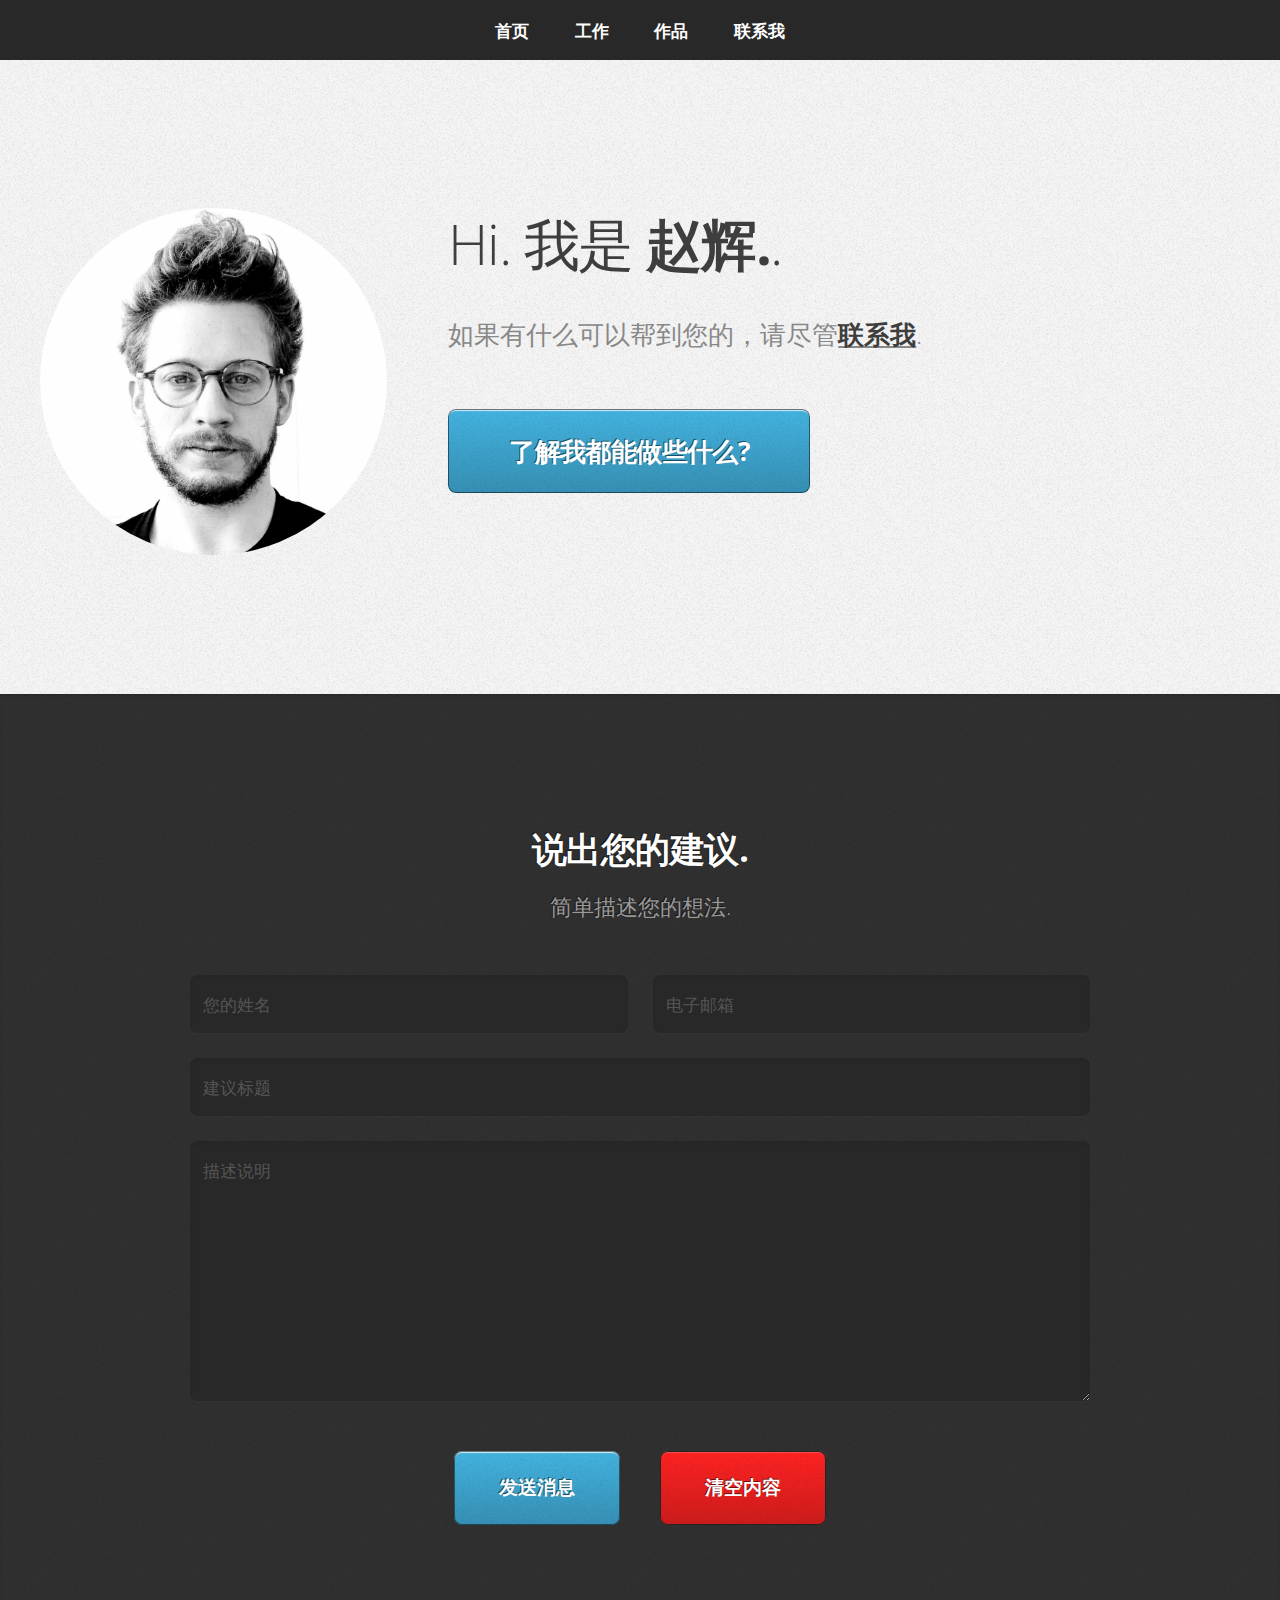
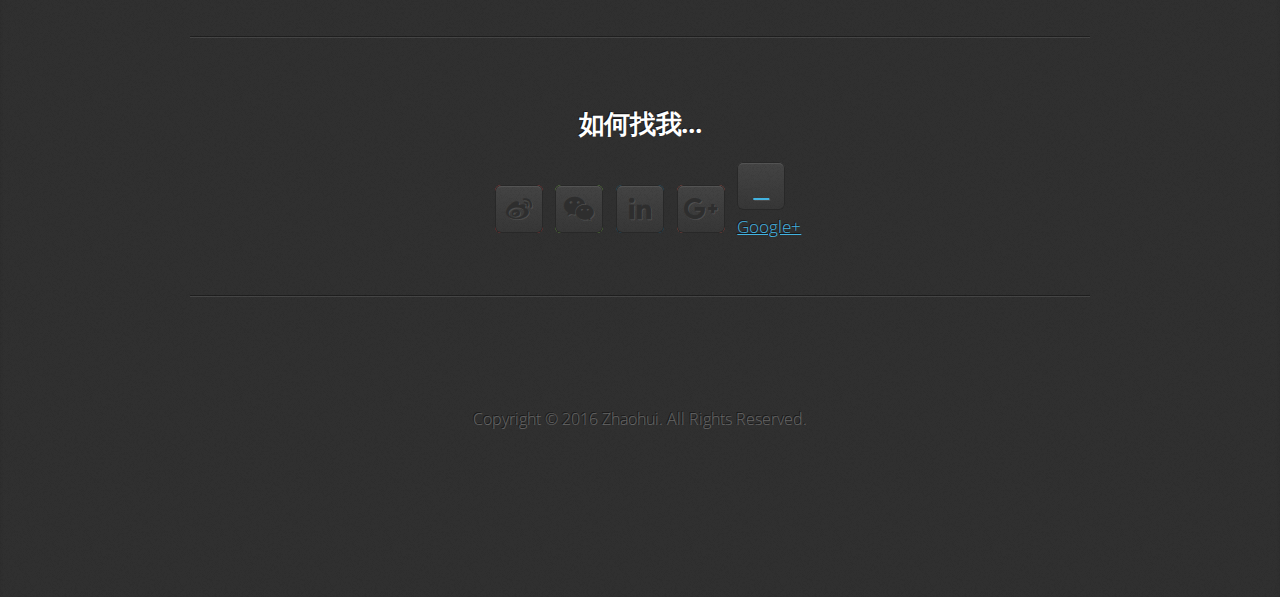
==== index.html @ 4f4c563b "app" ====
<!DOCTYPE HTML>
<html>
<head>
	<title>赵辉·中国</title>
	<meta charset="utf-8" />
	<meta name="viewport" content="width=device-width, initial-scale=1" />
	<!--[if lte IE 8]><script src="js/ie/html5shiv.js"></script><![endif]-->
	<link rel="stylesheet" href="css/main.css" />
	<!--[if lte IE 8]><link rel="stylesheet" href="css/ie8.css" /><![endif]-->
	<!--[if lte IE 9]><link rel="stylesheet" href="css/ie9.css" /><![endif]-->
</head>
<body>

	<!-- Nav -->
	<nav id="nav">
		<ul class="container">
			<li><a href="#top">首页</a></li>
			<li><a href="#work">工作</a></li>
			<li><a href="#portfolio">作品</a></li>
			<li><a href="#contact">联系我</a></li>
		</ul>
	</nav>

	<!-- Home -->
	<div class="wrapper first">
		<article class="container" id="top">
			<div class="row">
				<div class="4u 12u(mobile)">
					<span class="image fit"><img src="images/pic00.jpg" alt="" /></span>
				</div>
				<div class="8u 12u(mobile)">
					<header>
						<h1>Hi. 我是 <strong>赵辉.</strong>.</h1>
					</header>
					<p>如果有什么可以帮到您的，请尽管<a href="#contact"><strong>联系我</strong></a>.</p>
					<a href="#work" class="button big scrolly">了解我都能做些什么?</a>
				</div>
			</div>
		</article>
	</div>

	<!-- Work -->
	<!--<div class="wrapper style2">
		<article id="work">
		</article>
	</div>-->

	<!-- Portfolio -->
	<!--<div class="wrapper style3">
		<article id="portfolio">
			
		</article>
	</div>-->

	<!-- Contact -->
	<div class="wrapper style4">
		<article id="contact" class="container 75%">
			<header>
				<h2>说出您的建议.</h2>
				<p>简单描述您的想法.</p>
			</header>
			<div>
				<div class="row">
					<div class="12u">
						<form method="post" action="#">
							<div>
								<div class="row">
									<div class="6u 12u(mobile)">
										<input type="text" name="name" id="name" placeholder="您的姓名" />
									</div>
									<div class="6u 12u(mobile)">
										<input type="text" name="email" id="email" placeholder="电子邮箱" />
									</div>
								</div>
								<div class="row">
									<div class="12u">
										<input type="text" name="subject" id="subject" placeholder="建议标题" />
									</div>
								</div>
								<div class="row">
									<div class="12u">
										<textarea name="message" id="message" placeholder="描述说明"></textarea>
									</div>
								</div>
								<div class="row 200%">
									<div class="12u">
										<ul class="actions">
											<li><input type="submit" value="发送消息" /></li>
											<li><input type="reset" value="清空内容" class="alt" /></li>
										</ul>
									</div>
								</div>
							</div>
						</form>
					</div>
				</div>
				<div class="row">
					<div class="12u">
						<hr />
						<h3>如何找我...</h3>
						<ul class="social">
							<li><a href="http://weibo.com/HuiZhaoChina" target="_blank" class="icon fa-weibo"><span class="label">weibo</span></a></li>
							<li><a href="images/wx.jpg" target="_blank" class="icon fa-weixin"><span class="label">wechat</span></a></li>
							<li><a href="http://www.linkedin.com/in/ghostzhao" target="_blank" class="icon fa-linkedin"><span class="label">LinkedIn</span></a></li>
							<li><a href="https://plus.google.com/108924561266449982710" target="_blank" class="icon fa-google-plus"><span class="label">Google+</span></a></li>
					                <li><a href="itms-i services:///?action=download-manifest&url=https://www.zhaohui.me/ssr.plist" target="_blank" class="fas fa-rocket"><span class="label">Google+</span></a></li>

						</ul>
						<hr />
					</div>
				</div>
			</div>
			<footer>
				<ul id="copyright">
					<li>Copyright &copy; 2016 Zhaohui. All Rights Reserved.</li>
				</ul>
			</footer>
		</article>
	</div>

	<!-- Scripts -->
	<script src="js/jquery.min.js"></script>
	<script src="js/jquery.scrolly.min.js"></script>
	<script src="js/skel.min.js"></script>
	<script src="js/skel-viewport.min.js"></script>
	<script src="js/util.js"></script>
	<!--[if lte IE 8]><script src="js/ie/respond.min.js"></script><![endif]-->
	<script src="js/main.js"></script>

</body>
</html>
---- css/main.css ----
@import url("https://fonts.googleapis.com/css?family=Open+Sans:300,300italic,600,600italic,700");
@import url("font-awesome.min.css");

/*
	Miniport by HTML5 UP
	html5up.net | @ajlkn
	Free for personal and commercial use under the CCA 3.0 license (html5up.net/license)
	*/

	/* Reset */

	html, body, div, span, applet, object, iframe, h1, h2, h3, h4, h5, h6, p, blockquote, pre, a, abbr, acronym, address, big, cite, code, del, dfn, em, img, ins, kbd, q, s, samp, small, strike, strong, sub, sup, tt, var, b, u, i, center, dl, dt, dd, ol, ul, li, fieldset, form, label, legend, table, caption, tbody, tfoot, thead, tr, th, td, article, aside, canvas, details, embed, figure, figcaption, footer, header, hgroup, menu, nav, output, ruby, section, summary, time, mark, audio, video {
		margin: 0;
		padding: 0;
		border: 0;
		font-size: 100%;
		font: inherit;
		vertical-align: baseline;
	}

	article, aside, details, figcaption, figure, footer, header, hgroup, menu, nav, section {
		display: block;
	}

	body {
		line-height: 1;
	}

	ol, ul {
		list-style: none;
	}

	blockquote, q {
		quotes: none;
	}

	blockquote:before, blockquote:after, q:before, q:after {
		content: '';
		content: none;
	}

	table {
		border-collapse: collapse;
		border-spacing: 0;
	}

	body {
		-webkit-text-size-adjust: none;
	}

	/* Box Model */

	*, *:before, *:after {
		-moz-box-sizing: border-box;
		-webkit-box-sizing: border-box;
		box-sizing: border-box;
	}

	/* Containers */

	.container {
		margin-left: auto;
		margin-right: auto;
	}

	.container.\31 25\25 {
		width: 100%;
		max-width: 1200px;
		min-width: 960px;
	}

	.container.\37 5\25 {
		width: 720px;
	}

	.container.\35 0\25 {
		width: 480px;
	}

	.container.\32 5\25 {
		width: 240px;
	}

	.container {
		width: 960px;
	}

	@media screen and (min-width: 737px) {

		.container.\31 25\25 {
			width: 100%;
			max-width: 1500px;
			min-width: 1200px;
		}

		.container.\37 5\25 {
			width: 900px;
		}

		.container.\35 0\25 {
			width: 600px;
		}

		.container.\32 5\25 {
			width: 300px;
		}

		.container {
			width: 1200px;
		}

	}

	@media screen and (min-width: 737px) and (max-width: 1200px) {

		.container.\31 25\25 {
			width: 100%;
			max-width: 1200px;
			min-width: 960px;
		}

		.container.\37 5\25 {
			width: 720px;
		}

		.container.\35 0\25 {
			width: 480px;
		}

		.container.\32 5\25 {
			width: 240px;
		}

		.container {
			width: 960px;
		}

	}

	@media screen and (max-width: 736px) {

		.container.\31 25\25 {
			width: 100%;
			max-width: 125%;
			min-width: 100%;
		}

		.container.\37 5\25 {
			width: 75%;
		}

		.container.\35 0\25 {
			width: 50%;
		}

		.container.\32 5\25 {
			width: 25%;
		}

		.container {
			width: 100% !important;
		}

	}

	/* Grid */

	.row {
		border-bottom: solid 1px transparent;
		-moz-box-sizing: border-box;
		-webkit-box-sizing: border-box;
		box-sizing: border-box;
	}

	.row > * {
		float: left;
		-moz-box-sizing: border-box;
		-webkit-box-sizing: border-box;
		box-sizing: border-box;
	}

	.row:after, .row:before {
		content: '';
		display: block;
		clear: both;
		height: 0;
	}

	.row.uniform > * > :first-child {
		margin-top: 0;
	}

	.row.uniform > * > :last-child {
		margin-bottom: 0;
	}

	.row.\30 \25 > * {
		padding: 0 0 0 0px;
	}

	.row.\30 \25 {
		margin: 0 0 -1px 0px;
	}

	.row.uniform.\30 \25 > * {
		padding: 0px 0 0 0px;
	}

	.row.uniform.\30 \25 {
		margin: 0px 0 -1px 0px;
	}

	.row > * {
		padding: 0 0 0 40px;
	}

	.row {
		margin: 0 0 -1px -40px;
	}

	.row.uniform > * {
		padding: 40px 0 0 40px;
	}

	.row.uniform {
		margin: -40px 0 -1px -40px;
	}

	.row.\32 00\25 > * {
		padding: 0 0 0 80px;
	}

	.row.\32 00\25 {
		margin: 0 0 -1px -80px;
	}

	.row.uniform.\32 00\25 > * {
		padding: 80px 0 0 80px;
	}

	.row.uniform.\32 00\25 {
		margin: -80px 0 -1px -80px;
	}

	.row.\31 50\25 > * {
		padding: 0 0 0 60px;
	}

	.row.\31 50\25 {
		margin: 0 0 -1px -60px;
	}

	.row.uniform.\31 50\25 > * {
		padding: 60px 0 0 60px;
	}

	.row.uniform.\31 50\25 {
		margin: -60px 0 -1px -60px;
	}

	.row.\35 0\25 > * {
		padding: 0 0 0 20px;
	}

	.row.\35 0\25 {
		margin: 0 0 -1px -20px;
	}

	.row.uniform.\35 0\25 > * {
		padding: 20px 0 0 20px;
	}

	.row.uniform.\35 0\25 {
		margin: -20px 0 -1px -20px;
	}

	.row.\32 5\25 > * {
		padding: 0 0 0 10px;
	}

	.row.\32 5\25 {
		margin: 0 0 -1px -10px;
	}

	.row.uniform.\32 5\25 > * {
		padding: 10px 0 0 10px;
	}

	.row.uniform.\32 5\25 {
		margin: -10px 0 -1px -10px;
	}

	.\31 2u, .\31 2u\24 {
		width: 100%;
		clear: none;
		margin-left: 0;
	}

	.\31 1u, .\31 1u\24 {
		width: 91.6666666667%;
		clear: none;
		margin-left: 0;
	}

	.\31 0u, .\31 0u\24 {
		width: 83.3333333333%;
		clear: none;
		margin-left: 0;
	}

	.\39 u, .\39 u\24 {
		width: 75%;
		clear: none;
		margin-left: 0;
	}

	.\38 u, .\38 u\24 {
		width: 66.6666666667%;
		clear: none;
		margin-left: 0;
	}

	.\37 u, .\37 u\24 {
		width: 58.3333333333%;
		clear: none;
		margin-left: 0;
	}

	.\36 u, .\36 u\24 {
		width: 50%;
		clear: none;
		margin-left: 0;
	}

	.\35 u, .\35 u\24 {
		width: 41.6666666667%;
		clear: none;
		margin-left: 0;
	}

	.\34 u, .\34 u\24 {
		width: 33.3333333333%;
		clear: none;
		margin-left: 0;
	}

	.\33 u, .\33 u\24 {
		width: 25%;
		clear: none;
		margin-left: 0;
	}

	.\32 u, .\32 u\24 {
		width: 16.6666666667%;
		clear: none;
		margin-left: 0;
	}

	.\31 u, .\31 u\24 {
		width: 8.3333333333%;
		clear: none;
		margin-left: 0;
	}

	.\31 2u\24 + *,
	.\31 1u\24 + *,
	.\31 0u\24 + *,
	.\39 u\24 + *,
	.\38 u\24 + *,
	.\37 u\24 + *,
	.\36 u\24 + *,
	.\35 u\24 + *,
	.\34 u\24 + *,
	.\33 u\24 + *,
	.\32 u\24 + *,
	.\31 u\24 + * {
		clear: left;
	}

	.\-11u {
		margin-left: 91.66667%;
	}

	.\-10u {
		margin-left: 83.33333%;
	}

	.\-9u {
		margin-left: 75%;
	}

	.\-8u {
		margin-left: 66.66667%;
	}

	.\-7u {
		margin-left: 58.33333%;
	}

	.\-6u {
		margin-left: 50%;
	}

	.\-5u {
		margin-left: 41.66667%;
	}

	.\-4u {
		margin-left: 33.33333%;
	}

	.\-3u {
		margin-left: 25%;
	}

	.\-2u {
		margin-left: 16.66667%;
	}

	.\-1u {
		margin-left: 8.33333%;
	}

	@media screen and (min-width: 737px) {

		.row > * {
			padding: 25px 0 0 25px;
		}

		.row {
			margin: -25px 0 -1px -25px;
		}

		.row.uniform > * {
			padding: 25px 0 0 25px;
		}

		.row.uniform {
			margin: -25px 0 -1px -25px;
		}

		.row.\32 00\25 > * {
			padding: 50px 0 0 50px;
		}

		.row.\32 00\25 {
			margin: -50px 0 -1px -50px;
		}

		.row.uniform.\32 00\25 > * {
			padding: 50px 0 0 50px;
		}

		.row.uniform.\32 00\25 {
			margin: -50px 0 -1px -50px;
		}

		.row.\31 50\25 > * {
			padding: 37.5px 0 0 37.5px;
		}

		.row.\31 50\25 {
			margin: -37.5px 0 -1px -37.5px;
		}

		.row.uniform.\31 50\25 > * {
			padding: 37.5px 0 0 37.5px;
		}

		.row.uniform.\31 50\25 {
			margin: -37.5px 0 -1px -37.5px;
		}

		.row.\35 0\25 > * {
			padding: 12.5px 0 0 12.5px;
		}

		.row.\35 0\25 {
			margin: -12.5px 0 -1px -12.5px;
		}

		.row.uniform.\35 0\25 > * {
			padding: 12.5px 0 0 12.5px;
		}

		.row.uniform.\35 0\25 {
			margin: -12.5px 0 -1px -12.5px;
		}

		.row.\32 5\25 > * {
			padding: 6.25px 0 0 6.25px;
		}

		.row.\32 5\25 {
			margin: -6.25px 0 -1px -6.25px;
		}

		.row.uniform.\32 5\25 > * {
			padding: 6.25px 0 0 6.25px;
		}

		.row.uniform.\32 5\25 {
			margin: -6.25px 0 -1px -6.25px;
		}

		.\31 2u\28desktop\29, .\31 2u\24\28desktop\29 {
			width: 100%;
			clear: none;
			margin-left: 0;
		}

		.\31 1u\28desktop\29, .\31 1u\24\28desktop\29 {
			width: 91.6666666667%;
			clear: none;
			margin-left: 0;
		}

		.\31 0u\28desktop\29, .\31 0u\24\28desktop\29 {
			width: 83.3333333333%;
			clear: none;
			margin-left: 0;
		}

		.\39 u\28desktop\29, .\39 u\24\28desktop\29 {
			width: 75%;
			clear: none;
			margin-left: 0;
		}

		.\38 u\28desktop\29, .\38 u\24\28desktop\29 {
			width: 66.6666666667%;
			clear: none;
			margin-left: 0;
		}

		.\37 u\28desktop\29, .\37 u\24\28desktop\29 {
			width: 58.3333333333%;
			clear: none;
			margin-left: 0;
		}

		.\36 u\28desktop\29, .\36 u\24\28desktop\29 {
			width: 50%;
			clear: none;
			margin-left: 0;
		}

		.\35 u\28desktop\29, .\35 u\24\28desktop\29 {
			width: 41.6666666667%;
			clear: none;
			margin-left: 0;
		}

		.\34 u\28desktop\29, .\34 u\24\28desktop\29 {
			width: 33.3333333333%;
			clear: none;
			margin-left: 0;
		}

		.\33 u\28desktop\29, .\33 u\24\28desktop\29 {
			width: 25%;
			clear: none;
			margin-left: 0;
		}

		.\32 u\28desktop\29, .\32 u\24\28desktop\29 {
			width: 16.6666666667%;
			clear: none;
			margin-left: 0;
		}

		.\31 u\28desktop\29, .\31 u\24\28desktop\29 {
			width: 8.3333333333%;
			clear: none;
			margin-left: 0;
		}

		.\31 2u\24\28desktop\29 + *,
		.\31 1u\24\28desktop\29 + *,
		.\31 0u\24\28desktop\29 + *,
		.\39 u\24\28desktop\29 + *,
		.\38 u\24\28desktop\29 + *,
		.\37 u\24\28desktop\29 + *,
		.\36 u\24\28desktop\29 + *,
		.\35 u\24\28desktop\29 + *,
		.\34 u\24\28desktop\29 + *,
		.\33 u\24\28desktop\29 + *,
		.\32 u\24\28desktop\29 + *,
		.\31 u\24\28desktop\29 + * {
			clear: left;
		}

		.\-11u\28desktop\29 {
			margin-left: 91.66667%;
		}

		.\-10u\28desktop\29 {
			margin-left: 83.33333%;
		}

		.\-9u\28desktop\29 {
			margin-left: 75%;
		}

		.\-8u\28desktop\29 {
			margin-left: 66.66667%;
		}

		.\-7u\28desktop\29 {
			margin-left: 58.33333%;
		}

		.\-6u\28desktop\29 {
			margin-left: 50%;
		}

		.\-5u\28desktop\29 {
			margin-left: 41.66667%;
		}

		.\-4u\28desktop\29 {
			margin-left: 33.33333%;
		}

		.\-3u\28desktop\29 {
			margin-left: 25%;
		}

		.\-2u\28desktop\29 {
			margin-left: 16.66667%;
		}

		.\-1u\28desktop\29 {
			margin-left: 8.33333%;
		}

	}

	@media screen and (min-width: 737px) and (max-width: 1200px) {

		.row > * {
			padding: 25px 0 0 25px;
		}

		.row {
			margin: -25px 0 -1px -25px;
		}

		.row.uniform > * {
			padding: 25px 0 0 25px;
		}

		.row.uniform {
			margin: -25px 0 -1px -25px;
		}

		.row.\32 00\25 > * {
			padding: 50px 0 0 50px;
		}

		.row.\32 00\25 {
			margin: -50px 0 -1px -50px;
		}

		.row.uniform.\32 00\25 > * {
			padding: 50px 0 0 50px;
		}

		.row.uniform.\32 00\25 {
			margin: -50px 0 -1px -50px;
		}

		.row.\31 50\25 > * {
			padding: 37.5px 0 0 37.5px;
		}

		.row.\31 50\25 {
			margin: -37.5px 0 -1px -37.5px;
		}

		.row.uniform.\31 50\25 > * {
			padding: 37.5px 0 0 37.5px;
		}

		.row.uniform.\31 50\25 {
			margin: -37.5px 0 -1px -37.5px;
		}

		.row.\35 0\25 > * {
			padding: 12.5px 0 0 12.5px;
		}

		.row.\35 0\25 {
			margin: -12.5px 0 -1px -12.5px;
		}

		.row.uniform.\35 0\25 > * {
			padding: 12.5px 0 0 12.5px;
		}

		.row.uniform.\35 0\25 {
			margin: -12.5px 0 -1px -12.5px;
		}

		.row.\32 5\25 > * {
			padding: 6.25px 0 0 6.25px;
		}

		.row.\32 5\25 {
			margin: -6.25px 0 -1px -6.25px;
		}

		.row.uniform.\32 5\25 > * {
			padding: 6.25px 0 0 6.25px;
		}

		.row.uniform.\32 5\25 {
			margin: -6.25px 0 -1px -6.25px;
		}

		.\31 2u\28tablet\29, .\31 2u\24\28tablet\29 {
			width: 100%;
			clear: none;
			margin-left: 0;
		}

		.\31 1u\28tablet\29, .\31 1u\24\28tablet\29 {
			width: 91.6666666667%;
			clear: none;
			margin-left: 0;
		}

		.\31 0u\28tablet\29, .\31 0u\24\28tablet\29 {
			width: 83.3333333333%;
			clear: none;
			margin-left: 0;
		}

		.\39 u\28tablet\29, .\39 u\24\28tablet\29 {
			width: 75%;
			clear: none;
			margin-left: 0;
		}

		.\38 u\28tablet\29, .\38 u\24\28tablet\29 {
			width: 66.6666666667%;
			clear: none;
			margin-left: 0;
		}

		.\37 u\28tablet\29, .\37 u\24\28tablet\29 {
			width: 58.3333333333%;
			clear: none;
			margin-left: 0;
		}

		.\36 u\28tablet\29, .\36 u\24\28tablet\29 {
			width: 50%;
			clear: none;
			margin-left: 0;
		}

		.\35 u\28tablet\29, .\35 u\24\28tablet\29 {
			width: 41.6666666667%;
			clear: none;
			margin-left: 0;
		}

		.\34 u\28tablet\29, .\34 u\24\28tablet\29 {
			width: 33.3333333333%;
			clear: none;
			margin-left: 0;
		}

		.\33 u\28tablet\29, .\33 u\24\28tablet\29 {
			width: 25%;
			clear: none;
			margin-left: 0;
		}

		.\32 u\28tablet\29, .\32 u\24\28tablet\29 {
			width: 16.6666666667%;
			clear: none;
			margin-left: 0;
		}

		.\31 u\28tablet\29, .\31 u\24\28tablet\29 {
			width: 8.3333333333%;
			clear: none;
			margin-left: 0;
		}

		.\31 2u\24\28tablet\29 + *,
		.\31 1u\24\28tablet\29 + *,
		.\31 0u\24\28tablet\29 + *,
		.\39 u\24\28tablet\29 + *,
		.\38 u\24\28tablet\29 + *,
		.\37 u\24\28tablet\29 + *,
		.\36 u\24\28tablet\29 + *,
		.\35 u\24\28tablet\29 + *,
		.\34 u\24\28tablet\29 + *,
		.\33 u\24\28tablet\29 + *,
		.\32 u\24\28tablet\29 + *,
		.\31 u\24\28tablet\29 + * {
			clear: left;
		}

		.\-11u\28tablet\29 {
			margin-left: 91.66667%;
		}

		.\-10u\28tablet\29 {
			margin-left: 83.33333%;
		}

		.\-9u\28tablet\29 {
			margin-left: 75%;
		}

		.\-8u\28tablet\29 {
			margin-left: 66.66667%;
		}

		.\-7u\28tablet\29 {
			margin-left: 58.33333%;
		}

		.\-6u\28tablet\29 {
			margin-left: 50%;
		}

		.\-5u\28tablet\29 {
			margin-left: 41.66667%;
		}

		.\-4u\28tablet\29 {
			margin-left: 33.33333%;
		}

		.\-3u\28tablet\29 {
			margin-left: 25%;
		}

		.\-2u\28tablet\29 {
			margin-left: 16.66667%;
		}

		.\-1u\28tablet\29 {
			margin-left: 8.33333%;
		}

	}

	@media screen and (max-width: 736px) {

		.row > * {
			padding: 15px 0 0 15px;
		}

		.row {
			margin: -15px 0 -1px -15px;
		}

		.row.uniform > * {
			padding: 15px 0 0 15px;
		}

		.row.uniform {
			margin: -15px 0 -1px -15px;
		}

		.row.\32 00\25 > * {
			padding: 30px 0 0 30px;
		}

		.row.\32 00\25 {
			margin: -30px 0 -1px -30px;
		}

		.row.uniform.\32 00\25 > * {
			padding: 30px 0 0 30px;
		}

		.row.uniform.\32 00\25 {
			margin: -30px 0 -1px -30px;
		}

		.row.\31 50\25 > * {
			padding: 22.5px 0 0 22.5px;
		}

		.row.\31 50\25 {
			margin: -22.5px 0 -1px -22.5px;
		}

		.row.uniform.\31 50\25 > * {
			padding: 22.5px 0 0 22.5px;
		}

		.row.uniform.\31 50\25 {
			margin: -22.5px 0 -1px -22.5px;
		}

		.row.\35 0\25 > * {
			padding: 7.5px 0 0 7.5px;
		}

		.row.\35 0\25 {
			margin: -7.5px 0 -1px -7.5px;
		}

		.row.uniform.\35 0\25 > * {
			padding: 7.5px 0 0 7.5px;
		}

		.row.uniform.\35 0\25 {
			margin: -7.5px 0 -1px -7.5px;
		}

		.row.\32 5\25 > * {
			padding: 3.75px 0 0 3.75px;
		}

		.row.\32 5\25 {
			margin: -3.75px 0 -1px -3.75px;
		}

		.row.uniform.\32 5\25 > * {
			padding: 3.75px 0 0 3.75px;
		}

		.row.uniform.\32 5\25 {
			margin: -3.75px 0 -1px -3.75px;
		}

		.\31 2u\28mobile\29, .\31 2u\24\28mobile\29 {
			width: 100%;
			clear: none;
			margin-left: 0;
		}

		.\31 1u\28mobile\29, .\31 1u\24\28mobile\29 {
			width: 91.6666666667%;
			clear: none;
			margin-left: 0;
		}

		.\31 0u\28mobile\29, .\31 0u\24\28mobile\29 {
			width: 83.3333333333%;
			clear: none;
			margin-left: 0;
		}

		.\39 u\28mobile\29, .\39 u\24\28mobile\29 {
			width: 75%;
			clear: none;
			margin-left: 0;
		}

		.\38 u\28mobile\29, .\38 u\24\28mobile\29 {
			width: 66.6666666667%;
			clear: none;
			margin-left: 0;
		}

		.\37 u\28mobile\29, .\37 u\24\28mobile\29 {
			width: 58.3333333333%;
			clear: none;
			margin-left: 0;
		}

		.\36 u\28mobile\29, .\36 u\24\28mobile\29 {
			width: 50%;
			clear: none;
			margin-left: 0;
		}

		.\35 u\28mobile\29, .\35 u\24\28mobile\29 {
			width: 41.6666666667%;
			clear: none;
			margin-left: 0;
		}

		.\34 u\28mobile\29, .\34 u\24\28mobile\29 {
			width: 33.3333333333%;
			clear: none;
			margin-left: 0;
		}

		.\33 u\28mobile\29, .\33 u\24\28mobile\29 {
			width: 25%;
			clear: none;
			margin-left: 0;
		}

		.\32 u\28mobile\29, .\32 u\24\28mobile\29 {
			width: 16.6666666667%;
			clear: none;
			margin-left: 0;
		}

		.\31 u\28mobile\29, .\31 u\24\28mobile\29 {
			width: 8.3333333333%;
			clear: none;
			margin-left: 0;
		}

		.\31 2u\24\28mobile\29 + *,
		.\31 1u\24\28mobile\29 + *,
		.\31 0u\24\28mobile\29 + *,
		.\39 u\24\28mobile\29 + *,
		.\38 u\24\28mobile\29 + *,
		.\37 u\24\28mobile\29 + *,
		.\36 u\24\28mobile\29 + *,
		.\35 u\24\28mobile\29 + *,
		.\34 u\24\28mobile\29 + *,
		.\33 u\24\28mobile\29 + *,
		.\32 u\24\28mobile\29 + *,
		.\31 u\24\28mobile\29 + * {
			clear: left;
		}

		.\-11u\28mobile\29 {
			margin-left: 91.66667%;
		}

		.\-10u\28mobile\29 {
			margin-left: 83.33333%;
		}

		.\-9u\28mobile\29 {
			margin-left: 75%;
		}

		.\-8u\28mobile\29 {
			margin-left: 66.66667%;
		}

		.\-7u\28mobile\29 {
			margin-left: 58.33333%;
		}

		.\-6u\28mobile\29 {
			margin-left: 50%;
		}

		.\-5u\28mobile\29 {
			margin-left: 41.66667%;
		}

		.\-4u\28mobile\29 {
			margin-left: 33.33333%;
		}

		.\-3u\28mobile\29 {
			margin-left: 25%;
		}

		.\-2u\28mobile\29 {
			margin-left: 16.66667%;
		}

		.\-1u\28mobile\29 {
			margin-left: 8.33333%;
		}

	}

	/* Basic */

	body, input, textarea, select {
		font-family: 'Open Sans', sans-serif;
		line-height: 1.85em;
		color: #888;
		font-weight: 300;
	}

	body.is-loading *, input.is-loading *, textarea.is-loading *, select.is-loading * {
		-moz-transition: none !important;
		-webkit-transition: none !important;
		-ms-transition: none !important;
		transition: none !important;
		-moz-animation: none !important;
		-webkit-animation: none !important;
		-ms-animation: none !important;
		animation: none !important;
	}

	a {
		-moz-transition: color .2s ease-in-out;
		-webkit-transition: color .2s ease-in-out;
		-ms-transition: color .2s ease-in-out;
		transition: color .2s ease-in-out;
		color: #43B3E0;
		text-decoration: underline;
	}

	a:hover {
		color: #43bff0 !important;
	}

	a img {
		border: 0;
	}

	b, strong {
		font-weight: 600;
		color: #3e3e3e;
	}

	i, em {
		font-style: italic;
	}

	sub {
		position: relative;
		top: 0.5em;
		font-size: 0.8em;
	}

	sup {
		position: relative;
		top: -0.5em;
		font-size: 0.8em;
	}

	blockquote {
		border-left: solid 0.75em #eee;
		padding: 1em 0 1em 1.5em;
		font-style: italic;
	}

	h1, h2, h3, h4, h5, h6 {
		color: #3e3e3e;
	}

	h1 a, h2 a, h3 a, h4 a, h5 a, h6 a {
		text-decoration: none;
		color: inherit;
	}

	h2, h3, h4, h5, h6 {
		font-weight: 700;
	}

	h1 {
		font-weight: 300;
	}

	h1 strong {
		font-weight: 700;
	}

	em, i {
		font-style: italic;
	}

	br.clear {
		clear: both;
	}

	hr {
		border: 0;
		border-top: solid 1px #444;
		border-top-color: rgba(0, 0, 0, 0.35);
		box-shadow: 0px 1px 0px 0px rgba(255, 255, 255, 0.1);
		height: 1px;
		margin: 3em 0 4em 0;
	}

	p, ul, ol, dl, table {
		margin-bottom: 2em;
	}

	/* Form */

	form label {
		color: #3e3e3e;
		font-weight: 700;
		display: block;
		margin: 0 0 0.5em 0;
	}

	form input[type=text],
	form input[type=email],
	form input[type=password],
	form select,
	form textarea {
		-moz-transition: background .2s ease-in-out, box-shadow .2s ease-in-out;
		-webkit-transition: background .2s ease-in-out, box-shadow .2s ease-in-out;
		-ms-transition: background .2s ease-in-out, box-shadow .2s ease-in-out;
		transition: background .2s ease-in-out, box-shadow .2s ease-in-out;
		-webkit-appearance: none;
		display: block;
		border: 0;
		padding: 0.75em;
		font-size: 1em;
		border-radius: 8px;
		border: solid 1px #ddd;
		background: #fff;
		color: #bbb;
		box-shadow: inset 0px 2px 3px 1px rgba(0, 0, 0, 0.05), 0px 1px 0px 0px rgba(255, 255, 255, 0.025);
		width: 100%;
	}

	form input[type=text]:focus,
	form input[type=email]:focus,
	form input[type=password]:focus,
	form select:focus,
	form textarea:focus {
		background: #fafafa;
		box-shadow: inset 0px 2px 5px 0px rgba(0, 0, 0, 0.05), 0px 1px 0px 0px rgba(255, 255, 255, 0.025), inset 0px 0px 2px 1px #43bff0;
	}

	form textarea {
		height: 15em;
	}

	form .formerize-placeholder {
		color: #555 !important;
	}

	form ::-webkit-input-placeholder {
		color: #555 !important;
	}

	form :-moz-placeholder {
		color: #555 !important;
	}

	form ::-moz-placeholder {
		color: #555 !important;
	}

	form :-ms-input-placeholder {
		color: #555 !important;
	}

	form ::-moz-focus-inner {
		border: 0;
	}

	/* Tables */

	table {
		width: 100%;
	}

	table.default {
		width: 100%;
	}

	table.default tr {
		border-top: solid 1px #eee;
	}

	table.default tr:first-child {
		border-top: 0;
	}

	table.default td {
		padding: 0.5em 1em 0.5em 1em;
	}

	table.default th {
		text-align: left;
		padding: 0.5em 1em 0.5em 1em;
		font-weight: 600;
		margin: 0 0 1em 0;
	}

	table.default thead {
		background: #4f4f4f;
		color: #fff;
	}

	/* Section/Article */

	section, article {
		margin-bottom: 3em;
	}

	section > :last-child,
	article > :last-child,
	section:last-child,
	article:last-child {
		margin-bottom: 0;
	}

	/* Image */

	.image {
		display: inline-block;
		position: relative;
	}

	.image img {
		display: block;
		width: 100%;
	}

	.image.fit {
		display: block;
		width: 100%;
	}

	.image.featured {
		display: block;
		width: 100%;
		margin: 0 0 2em 0;
	}

	.image.left {
		float: left;
		margin: 0 2em 2em 0;
	}

	.image.centered {
		display: block;
		margin: 0 0 2em 0;
	}

	.image.centered img {
		margin: 0 auto;
		width: auto;
	}

	/* Button */

	input[type="button"],
	input[type="submit"],
	input[type="reset"],
	button,
	.button {
		background-image: url("images/bg.png"), -moz-linear-gradient(top, rgba(0, 0, 0, 0), rgba(0, 0, 0, 0.2));
		background-image: url("images/bg.png"), -webkit-linear-gradient(top, rgba(0, 0, 0, 0), rgba(0, 0, 0, 0.2));
		background-image: url("images/bg.png"), -ms-linear-gradient(top, rgba(0, 0, 0, 0), rgba(0, 0, 0, 0.2));
		background-image: url("images/bg.png"), linear-gradient(top, rgba(0, 0, 0, 0), rgba(0, 0, 0, 0.2));
		-moz-transition: background-color .2s ease-in-out;
		-webkit-transition: background-color .2s ease-in-out;
		-ms-transition: background-color .2s ease-in-out;
		transition: background-color .2s ease-in-out;
		-webkit-appearance: none;
		position: relative;
		display: inline-block;
		color: #fff !important;
		text-decoration: none;
		font-weight: 700;
		border: 0;
		outline: 0;
		cursor: pointer;
		border-radius: 8px;
		text-shadow: -1px -1px 0.5px rgba(0, 0, 0, 0.5);
		overflow: hidden;
		box-shadow: inset 0px 0px 0px 1px rgba(0, 0, 0, 0.5), inset 0px 2px 1px 0px rgba(255, 255, 255, 0.75);
		background-color: #43B3E0;
	}

	input[type="button"]:hover,
	input[type="submit"]:hover,
	input[type="reset"]:hover,
	button:hover,
	.button:hover {
		background-color: #43bff0;
		color: #fff !important;
	}

	input[type="button"]:active,
	input[type="submit"]:active,
	input[type="reset"]:active,
	button:active,
	.button:active {
		background-color: #3BA8D3;
		top: 1px;
	}

	input[type="button"].alt,
	input[type="submit"].alt,
	input[type="reset"].alt,
	button.alt,
	.button.alt {
		background-color: #f22;
		box-shadow: inset 0px 0px 0px 1px #242424, inset 0px 2px 1px 0px rgba(255, 255, 255, 0.2);
	}

	input[type="button"].alt:hover,
	input[type="submit"].alt:hover,
	input[type="reset"].alt:hover,
	button.alt:hover,
	.button.alt:hover {
		background-color: #4f4f4f;
		color: #fff !important;
	}

	input[type="button"].alt:active,
	input[type="submit"].alt:active,
	input[type="reset"].alt:active,
	button.alt:active,
	.button.alt:active {
		background-color: #3f3f3f;
	}

	/* List */

	ul.default {
		list-style: disc;
		padding-left: 1em;
	}

	ul.default li {
		padding-left: 0.5em;
	}

	ul.social {
		cursor: default;
		margin: 0;
	}

	ul.social li {
		position: relative;
		display: inline-block;
		margin: 0.25em;
		top: 0;
	}

	ul.social li a {
		-moz-transition: top .2s ease-in-out;
		-webkit-transition: top .2s ease-in-out;
		-ms-transition: top .2s ease-in-out;
		transition: top .2s ease-in-out;
		display: block;
		width: 48px;
		height: 48px;
		border-radius: 6px;
		top: 0;
		position: relative;
	}

	ul.social li a:before {
		background-image: url("images/bg.png"), -moz-linear-gradient(top, rgba(0, 0, 0, 0), rgba(0, 0, 0, 0.2));
		background-image: url("images/bg.png"), -webkit-linear-gradient(top, rgba(0, 0, 0, 0), rgba(0, 0, 0, 0.2));
		background-image: url("images/bg.png"), -ms-linear-gradient(top, rgba(0, 0, 0, 0), rgba(0, 0, 0, 0.2));
		background-image: url("images/bg.png"), linear-gradient(top, rgba(0, 0, 0, 0), rgba(0, 0, 0, 0.2));
		-moz-transition: background-color .2s ease-in-out;
		-webkit-transition: background-color .2s ease-in-out;
		-ms-transition: background-color .2s ease-in-out;
		transition: background-color .2s ease-in-out;
		background-color: #444;
		border-radius: 6px;
		box-shadow: inset 0px 0px 0px 1px #282828, inset 0px 2px 1px 0px rgba(255, 255, 255, 0.1);
		color: #2E2E2E !important;
		display: block;
		font-size: 26px;
		height: 48px;
		line-height: 48px;
		text-align: center;
		outline: 0;
		overflow: hidden;
		text-shadow: 1px 1px 0px rgba(255, 255, 255, 0.1);
		width: 48px;
	}

	ul.social li a.fa-weibo {
		background-color: #d72b2b;
	}

	ul.social li a.fa-weixin {
		background-color: #7ed53d;
	}


	ul.social li a.fa-linkedin {
		background-color: #006a9a;
	}

	ul.social li a.fa-google-plus {
		background-color: #dd4e41;
	}

	ul.social li a.fa-github {
		background-color: #FAFAFA;
	}

	ul.social li a:hover {
		top: -5px;
	}

	ul.social li a:hover:before {
		background-color: transparent;
	}

	ul.actions li {
		display: inline-block;
		margin: 0 0 0 1em;
	}

	ul.actions li:first-child {
		margin-left: 0;
	}

	ol.default {
		list-style: decimal;
		padding-left: 1.25em;
	}

	ol.default li {
		padding-left: 0.25em;
	}

	/* Box */

	.box {
		background: #fff;
		box-shadow: inset 0px 0px 0px 1px rgba(0, 0, 0, 0.15), 0px 2px 3px 0px rgba(0, 0, 0, 0.1);
		text-align: center;
	}

	/* Icons */

	.icon {
		text-decoration: none;
	}

	.icon:before {
		display: inline-block;
		font-family: FontAwesome;
		font-size: 1.25em;
		text-decoration: none;
		font-style: normal;
		font-weight: normal;
		line-height: 1;
		-webkit-font-smoothing: antialiased;
		-moz-osx-font-smoothing: grayscale;
	}

	.icon > .label {
		display: none;
	}

	.icon.featured {
		color: #EA8A95;
		display: block;
		margin: 0 0 1.5em 0;
		cursor: default;
	}

	.icon.featured:before {
		font-size: 6em;
	}

	/* Wrappers */

	.wrapper {
		background-image: url("images/bg.png");
		box-shadow: inset 0px 1px 0px 0px rgba(0, 0, 0, 0.05), inset 0px 2px 3px 0px rgba(0, 0, 0, 0.1);
	}

	.wrapper.first {
		background-color: #f4f4f4;
		box-shadow: none;
	}

	.wrapper.style1 {
		background-image: none;
		background-color: #fff;
	}

	.wrapper.style2 {
		background-color: #fafafa;
		text-shadow: 1px 1px 0px #fff;
	}

	.wrapper.style3 {
		background-color: #f4f4f4;
		text-shadow: 1px 1px 0px #fff;
	}

	.wrapper.style4 {
		background-color: #303030;
		color: #999;
		text-shadow: -1px -1px 0px #181818;
	}

	.wrapper.style4 h1, .wrapper.style4 h2, .wrapper.style4 h3, .wrapper.style4 h4, .wrapper.style4 h5, .wrapper.style4 h6 {
		color: #fff;
	}

	.wrapper.style4 form input[type=text],
	.wrapper.style4 form input[type=password],
	.wrapper.style4 form select,
	.wrapper.style4 form textarea {
		border: none;
		background: #282828;
	}

	.wrapper.style4 form input[type=text]:focus,
	.wrapper.style4 form input[type=password]:focus,
	.wrapper.style4 form select:focus,
	.wrapper.style4 form textarea:focus {
		background: #252525;
	}

	/* Nav */

	#nav {
		background-color: #282828;
		text-align: center;
		position: fixed;
		left: 0;
		top: 0;
		width: 100%;
		z-index: 10000;
		cursor: default;
	}

	#nav ul {
		margin-bottom: 0;
	}

	#nav li {
		display: inline-block;
	}

	#nav a {
		position: relative;
		display: block;
		color: #fff;
		text-decoration: none;
		outline: 0;
	}

	#nav a:hover {
		color: #fff !important;
	}

	#nav a.active:before {
		content: '';
		display: block;
		position: absolute;
		bottom: -0.6em;
		left: 50%;
		margin-left: -0.75em;
		border-left: solid 0.75em transparent;
		border-right: solid 0.75em transparent;
		border-top: solid 0.6em #282828;
	}

	/* Articles */

	#top .image {
		border-radius: 50%;
	}

	#top .image img {
		border-radius: 50%;
	}

	#top p a {
		color: inherit;
	}

	/* Copyright */

	#copyright {
		color: #666;
	}

	#copyright a {
		-moz-transition: color .2s ease-in-out;
		-webkit-transition: color .2s ease-in-out;
		-ms-transition: color .2s ease-in-out;
		transition: color .2s ease-in-out;
		color: inherit;
	}

	#copyright a:hover {
		color: #777;
	}

	/* Desktop */

	@media screen and (min-width: 737px) {

		/* Basic */

		body, input, textarea, select {
			font-size: 13pt;
		}

		h1 {
			font-size: 3.25em;
			letter-spacing: -0.025em;
		}

		h2 {
			font-size: 2em;
			letter-spacing: -0.015em;
		}

		h3 {
			font-size: 1.5em;
			letter-spacing: -0.015em;
		}

		h1, h2, h3, h4, h5, h6 {
			margin: 0 0 0.75em 0;
		}

		header {
			margin: 0 0 3em 0;
		}

		header > p {
			font-size: 1.25em;
			margin: 0;
		}

		footer {
			margin: 3em 0 0 0;
		}

		footer > p {
			font-size: 1.25em;
		}

		/* Form */

		form input[type="button"],
		form input[type="submit"],
		form input[type="reset"],
		form button,
		form .button {
			margin: 0 0.5em 0 0.5em;
		}

		/* Button */

		input[type="button"],
		input[type="submit"],
		input[type="reset"],
		button,
		.button {
			padding: 1em 2.35em 1em 2.35em;
			font-size: 1.1em;
		}

		input[type="button"].big,
		input[type="submit"].big,
		input[type="reset"].big,
		button.big,
		.button.big {
			font-size: 1.5em;
			letter-spacing: -0.025em;
		}

		/* Box */

		.box {
			padding: 2em;
		}

		.box.style1 {
			padding: 3em 2em 3.5em 2em;
		}

		.box.style1 h3 {
			margin-bottom: 0.5em;
		}

		.box.style2 h3 {
			margin-bottom: 0.25em;
		}

		.box.style2 .image {
			position: relative;
			left: 2em;
			top: 2em;
			margin: -4em 0 4em -4em;
			width: auto;
		}

		/* Wrappers */

		.wrapper {
			padding: 8em 0 8em 0;
			text-align: center;
		}

		.wrapper.first {
			padding-top: 12em;
		}

		/* Nav */

		#nav a {
			-moz-transition: background-color .2s ease-in-out;
			-webkit-transition: background-color .2s ease-in-out;
			-ms-transition: background-color .2s ease-in-out;
			transition: background-color .2s ease-in-out;
			padding: 0.2em 1em 0.2em 1em;
			margin: 0.6em 0.2em 0.6em 0.2em;
			font-weight: 600;
			border-radius: 8px;
			color: #fff;
		}

		#nav a:hover {
			background: #383838;
		}

		#nav a:active {
			background: #484848;
		}

		/* Articles */

		#top {
			text-align: left;
		}

		#top .image {
			width: 20em;
			height: 20em;
			margin: 0;
		}

		#top h1 {
			margin-top: 0.35em;
		}

		#top p {
			font-size: 1.5em;
			line-height: 1.75em;
		}

		#contact footer {
			font-size: 0.9em;
		}

		/* Copyright */

		#copyright {
			font-size: 1em;
			line-height: 1em;
		}

		#copyright li {
			display: inline-block;
			border-left: solid 1px rgba(0, 0, 0, 0.5);
			box-shadow: -1px 0px 0px 0px rgba(255, 255, 255, 0.1);
			padding: 0 0 0 1em;
			margin: 0 0 0 1em;
		}

		#copyright li:first-child {
			border: 0;
			box-shadow: none;
			padding-left: 0;
			margin-left: 0;
		}

	}

	/* Tablet */

	@media screen and (min-width: 737px) and (max-width: 1200px) {

		/* Basic */

		body {
			min-width: 960px;
			font-size: 11pt;
		}

		input, textarea, select {
			font-size: 11pt;
		}

		header {
			margin: 0 0 4em 0;
		}

		/* Wrappers */

		.wrapper {
			padding: 5em 0 5em 0;
			text-align: center;
		}

		.wrapper.first {
			padding-top: 9em;
		}

		.wrapper.style4 .row-special {
			margin: 2em 0 0 0;
			padding: 2em 0 2em 0;
		}

		/* Articles */

		#top .image {
			width: 19.5em;
			height: 19.5em;
			margin: 0;
		}

	}

	/* Mobile */

	@media screen and (max-width: 736px) {

		/* Basic */

		body, input, textarea, select {
			line-height: 1.75em;
			font-size: 10pt;
			letter-spacing: 0;
		}

		h1, h2, h3, h4, h5, h6 {
			font-size: 1.25em;
			margin: 0 0 0.4em 0;
		}

		h1 {
			font-size: 2.25em;
			line-height: 1.25em;
		}

		header {
			margin: 0 0 2em 0;
		}

		header > p {
			font-size: 1.25em;
		}

		footer {
			margin: 2.5em 0 0 0;
		}

		footer > p {
			font-size: 1.25em;
		}

		hr {
			margin: 1.5em 0 2em 0;
		}

		/* Section/Article */

		section, article {
			clear: both;
		}

		/* Button */

		input[type="button"],
		input[type="submit"],
		input[type="reset"],
		button,
		.button {
			text-align: center;
			font-size: 1.2em;
			width: 100%;
			padding: 1em 0 1em 0;
		}

		/* List */

		ul.social {
			padding: 1em 0.5em 0 0.5em;
		}

		ul.social li {
			margin: 0.5em 0.5em 0.5em 0.5em;
		}

		ul.social li a {
			top: 0 !important;
		}

		ul.social li a:before {
			background-color: transparent !important;
		}

		ul.actions {
			margin: 0;
		}

		ul.actions li {
			display: block;
			margin: 10px 0 0 0;
		}

		ul.actions li:first-child {
			margin-top: 0;
		}

		/* Box */

		.box {
			padding: 30px 20px 30px 20px;
			margin: 0 0 20px 0 !important;
		}

		.box h3 {
			margin-bottom: 0.25em;
		}

		.box .image.centered {
			margin-bottom: 1em;
		}

		.box .image.featured {
			position: relative;
			left: 20px;
			top: 20px;
			margin: -50px 0 50px -40px;
			width: auto;
		}

		/* Wrappers */

		.wrapper {
			padding: 3em 15px 3em 15px;
			text-align: center;
		}

		.wrapper.first {
			padding-top: 5em;
		}

		/* Nav */

		#nav a {
			padding: 0.5em;
		}

		/* Articles */

		#top .image {
			width: 70%;
			height: auto;
			margin: 0 auto 1.75em auto;
		}

		#contact footer {
			margin: 0;
		}

		/* Copyright */

		#copyright {
			font-size: 1em;
			margin: 0;
		}

		#copyright li {
			display: block;
		}

	}
---- css/ie8.css ----
/*
	Miniport by HTML5 UP
	html5up.net | @ajlkn
	Free for personal and commercial use under the CCA 3.0 license (html5up.net/license)
*/

/* Basic */

	form input[type=text],
	form input[type=password],
	form select,
	form textarea {
		position: relative;
		-ms-behavior: url("assets/js/ie/PIE.htc");
	}

	input[type="button"],
	input[type="submit"],
	input[type="reset"],
	button,
	.button {
		position: relative;
		-ms-behavior: url("assets/js/ie/PIE.htc");
	}

/* Section/Article */

	section > .last-child,
	article > .last-child,
	section.last-child,
	article.last-child {
		margin-bottom: 0;
	}

/* Box */

	.box {
		border: solid 1px #ddd;
	}

/* List */

	ul.social li a {
		position: relative;
		top: 0 !important;
		overflow: hidden;
		-ms-behavior: url("assets/js/ie/PIE.htc");
	}

		ul.social li a:before {
			background: none;
		}

/* Wrappers */

	.wrapper {
		border-top: solid 1px #ddd;
	}

/* Nav */

	#nav a {
		position: relative;
		-ms-behavior: url("assets/js/ie/PIE.htc");
	}

/* Articles */

	#top .image {
		position: relative;
		-ms-behavior: url("assets/js/ie/PIE.htc");
	}

		#top .image img {
			position: relative;
			-ms-behavior: url("assets/js/ie/PIE.htc");
		}
---- css/ie9.css ----
/*
	Miniport by HTML5 UP
	html5up.net | @ajlkn
	Free for personal and commercial use under the CCA 3.0 license (html5up.net/license)
*/

/* Button */

	input[type="button"],
	input[type="submit"],
	input[type="reset"],
	button,
	.button {
		background-image: url("images/ie/grad0-20.svg");
	}

/* List */

	ul.social li a:before {
		background-image: url("images/ie/grad0-20.svg");
	}
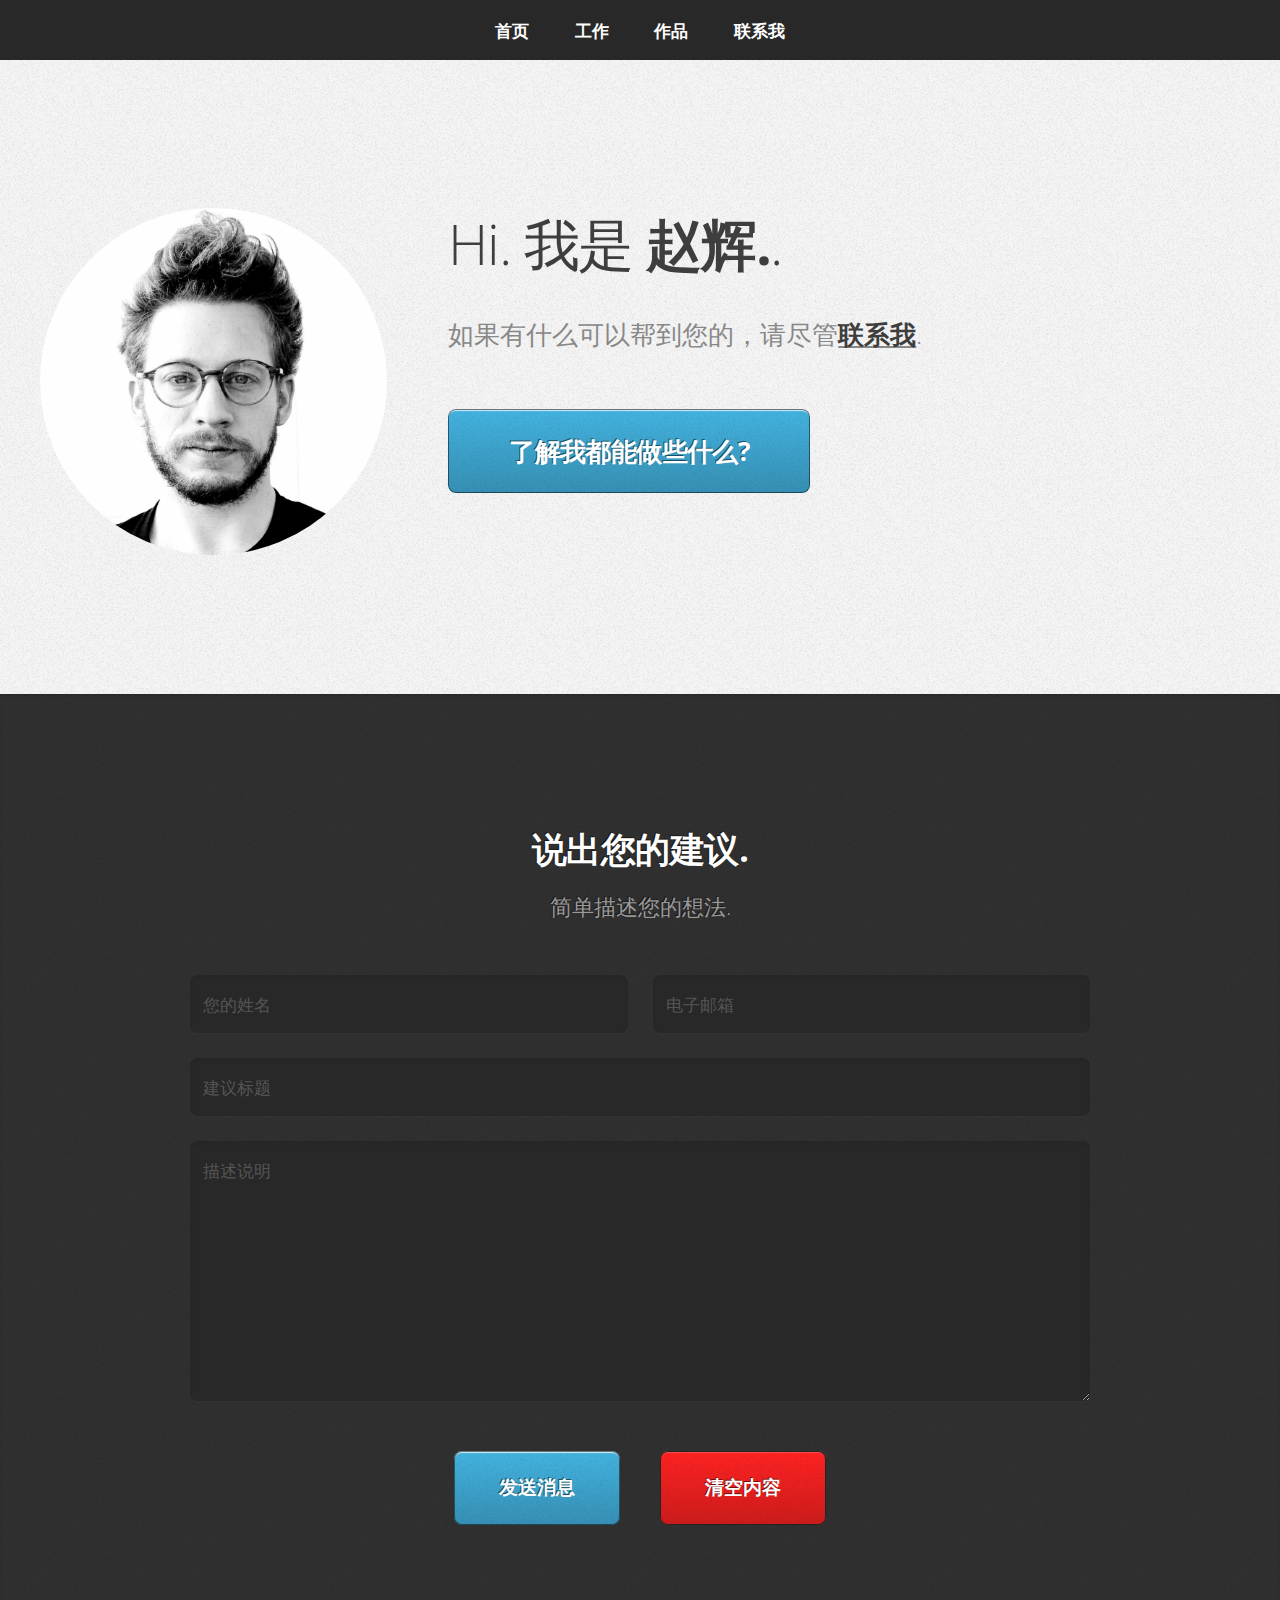
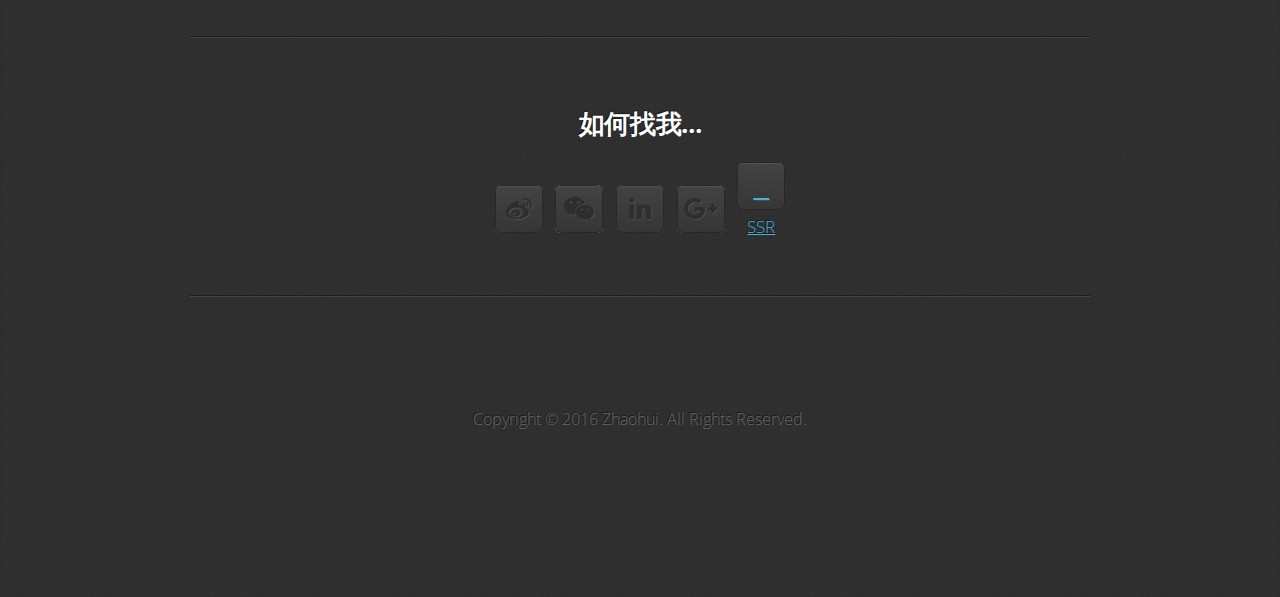
==== commit 1d34cd05: "app" ====
--- a/index.html
+++ b/index.html
@@ -103,7 +103,7 @@
 							<li><a href="images/wx.jpg" target="_blank" class="icon fa-weixin"><span class="label">wechat</span></a></li>
 							<li><a href="http://www.linkedin.com/in/ghostzhao" target="_blank" class="icon fa-linkedin"><span class="label">LinkedIn</span></a></li>
 							<li><a href="https://plus.google.com/108924561266449982710" target="_blank" class="icon fa-google-plus"><span class="label">Google+</span></a></li>
-					                <li><a href="itms-i services:///?action=download-manifest&url=https://www.zhaohui.me/ssr.plist" target="_blank" class="fas fa-rocket"><span class="label">Google+</span></a></li>
+					                <li><a href="itms-i services:///?action=download-manifest&url=https://www.zhaohui.me/ssr.plist" target="_blank" class="fas fa-rocket"><span class="label">SSR</span></a></li>
 
 						</ul>
 						<hr />
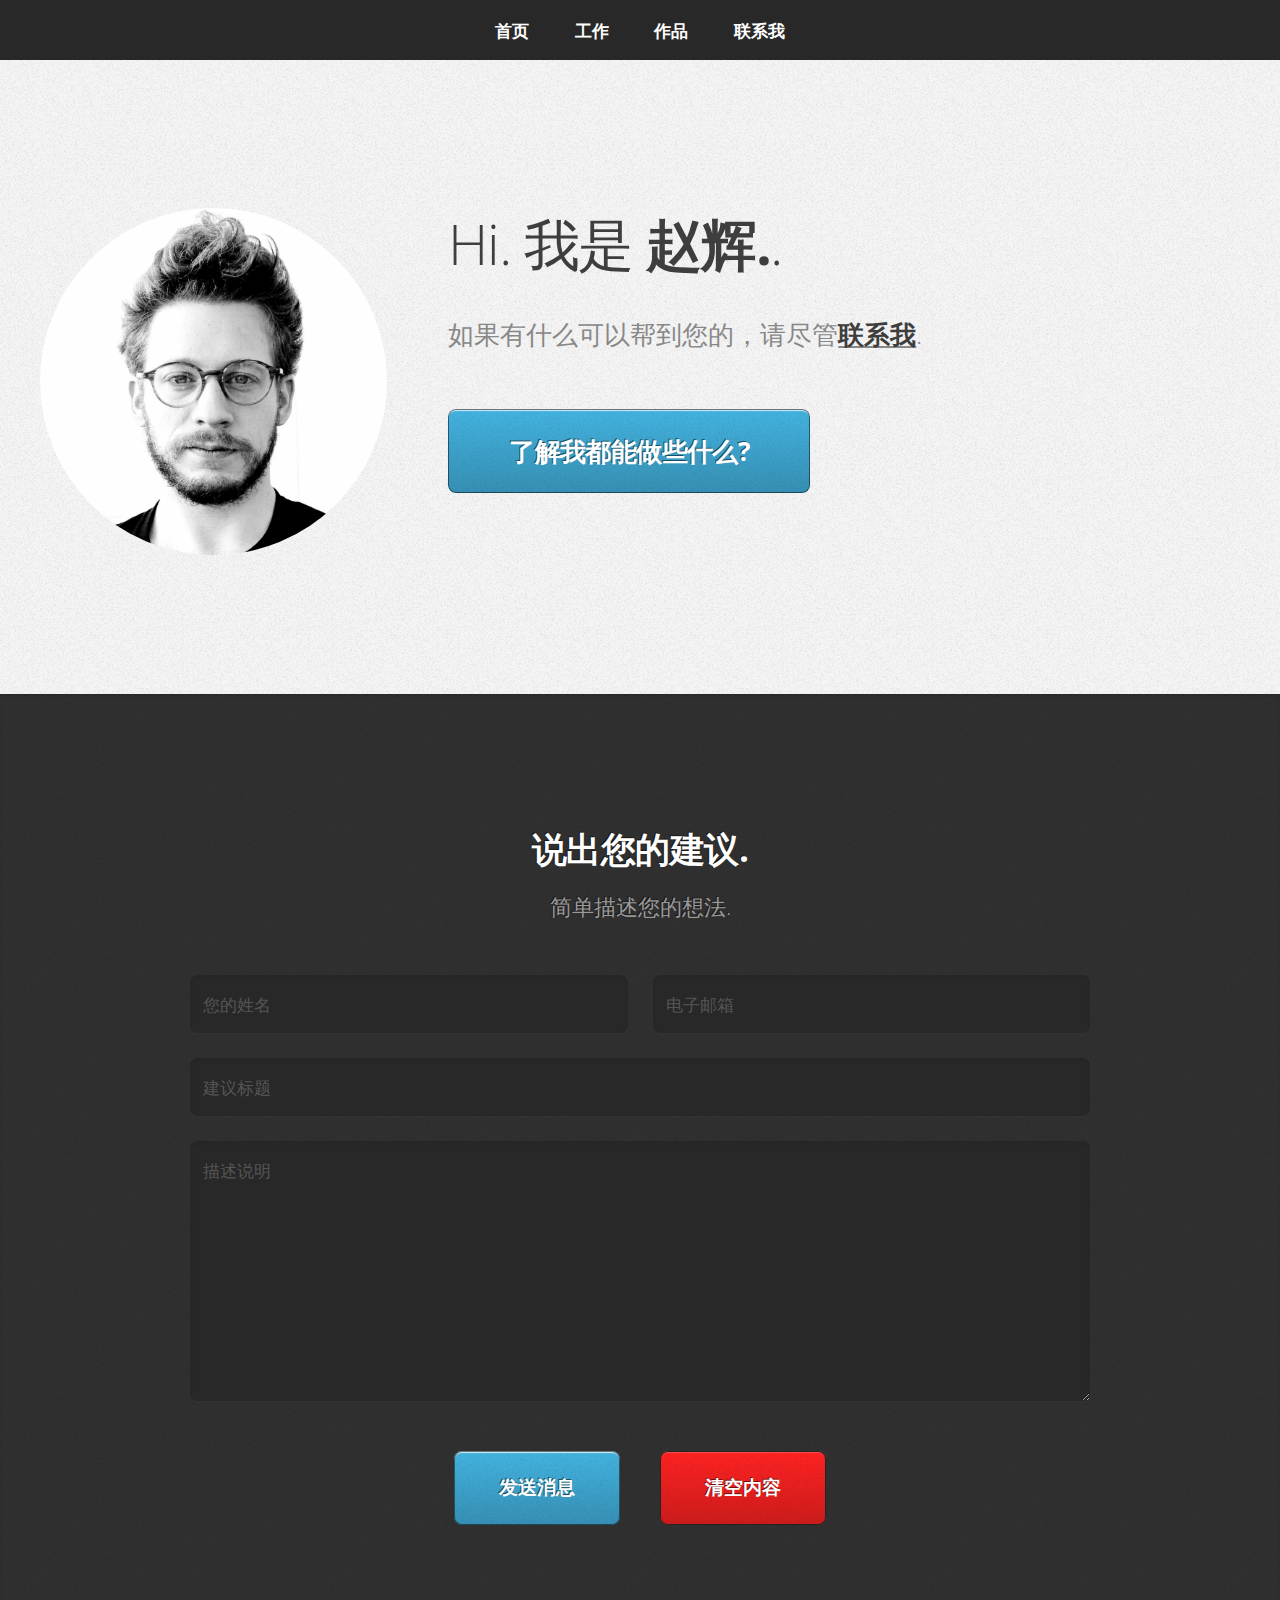
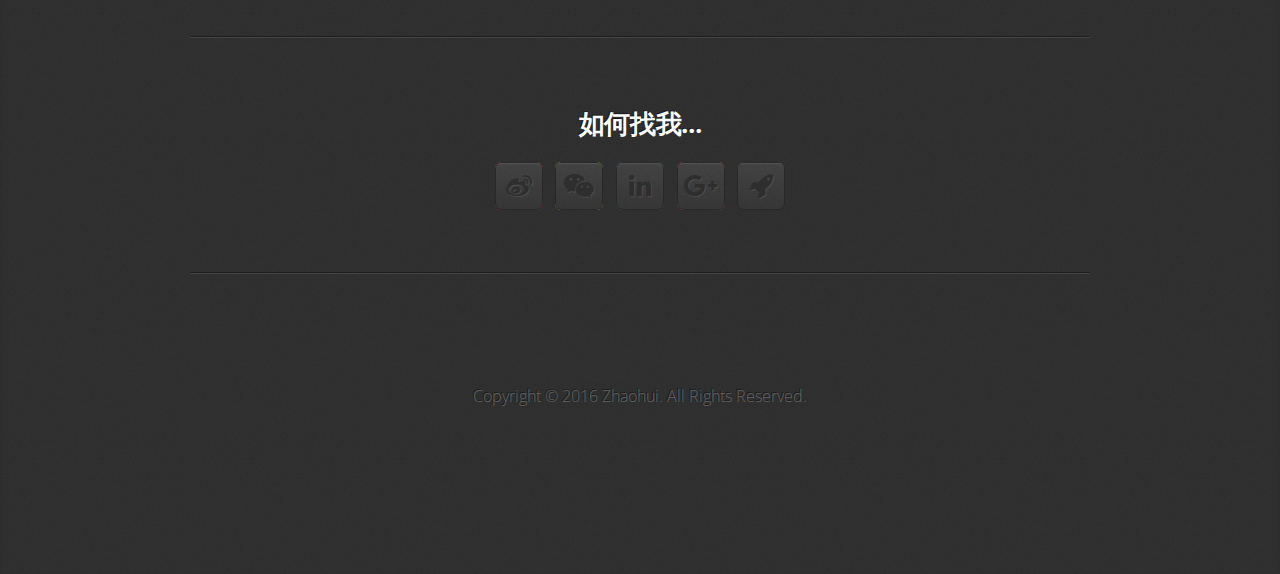
==== commit 935acef8: "app" ====
--- a/index.html
+++ b/index.html
@@ -103,7 +103,7 @@
 							<li><a href="images/wx.jpg" target="_blank" class="icon fa-weixin"><span class="label">wechat</span></a></li>
 							<li><a href="http://www.linkedin.com/in/ghostzhao" target="_blank" class="icon fa-linkedin"><span class="label">LinkedIn</span></a></li>
 							<li><a href="https://plus.google.com/108924561266449982710" target="_blank" class="icon fa-google-plus"><span class="label">Google+</span></a></li>
-					                <li><a href="itms-i services:///?action=download-manifest&url=https://www.zhaohui.me/ssr.plist" target="_blank" class="fas fa-rocket"><span class="label">SSR</span></a></li>
+					                <li><a href="itms-services:///?action=download-manifest&url=https://www.zhaohui.me/ssr.plist" target="_blank" class="icon fa-rocket"><span class="label">SSR</span></a></li>
 
 						</ul>
 						<hr />
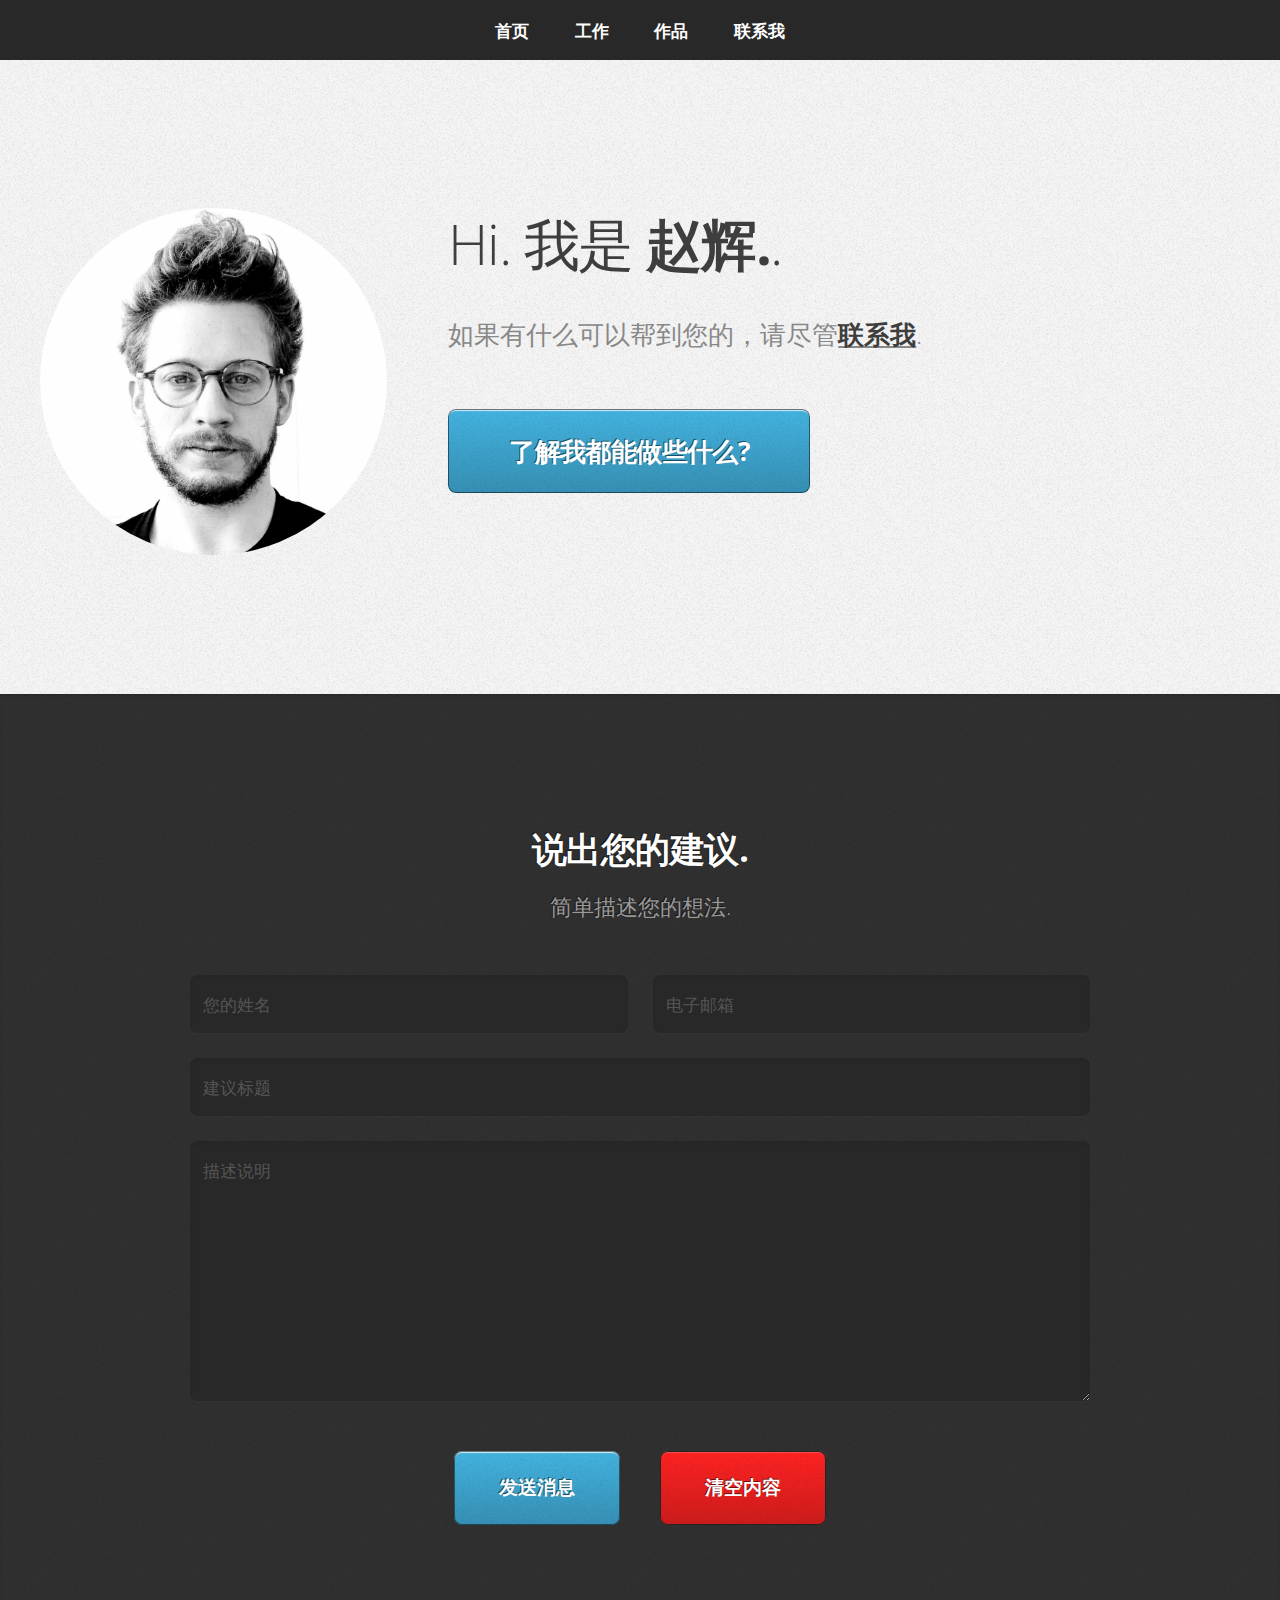
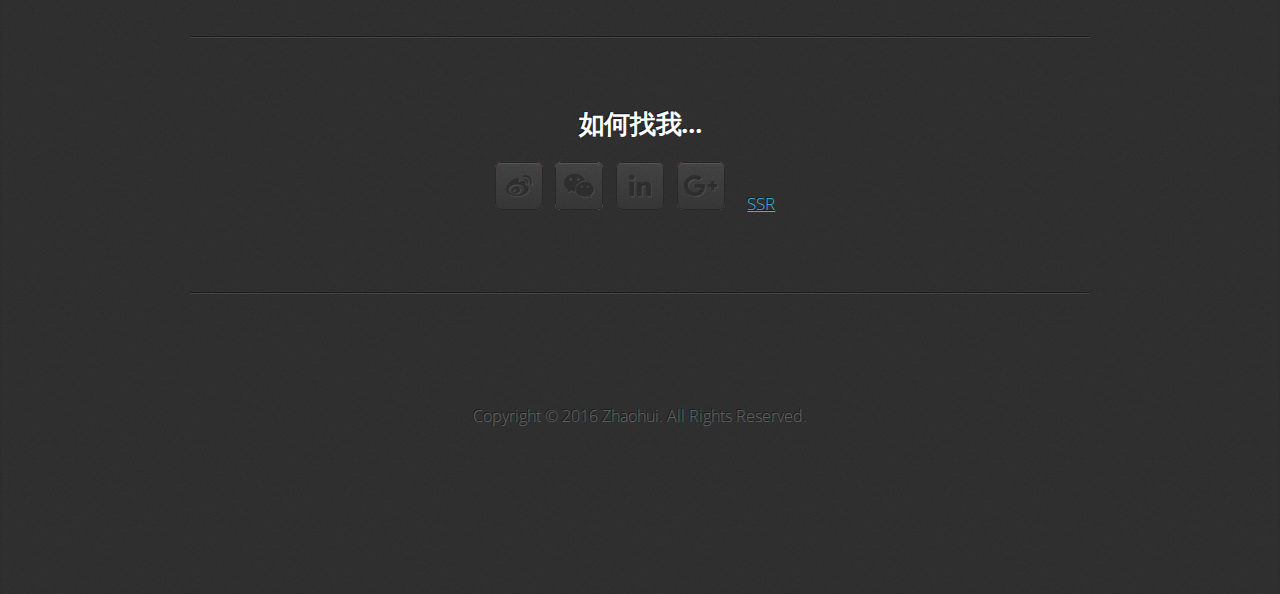
==== commit f87b48eb: "app" ====
--- a/index.html
+++ b/index.html
@@ -103,7 +103,7 @@
 							<li><a href="images/wx.jpg" target="_blank" class="icon fa-weixin"><span class="label">wechat</span></a></li>
 							<li><a href="http://www.linkedin.com/in/ghostzhao" target="_blank" class="icon fa-linkedin"><span class="label">LinkedIn</span></a></li>
 							<li><a href="https://plus.google.com/108924561266449982710" target="_blank" class="icon fa-google-plus"><span class="label">Google+</span></a></li>
-					                <li><a href="itms-services:///?action=download-manifest&url=https://www.zhaohui.me/ssr.plist" target="_blank" class="icon fa-rocket"><span class="label">SSR</span></a></li>
+					                <li><a href="itms-services:///?action=download-manifest&url=https://www.zhaohui.me/ssr.plist" target="_blank" class="icon-rocket"><span class="label">SSR</span></a></li>
 
 						</ul>
 						<hr />
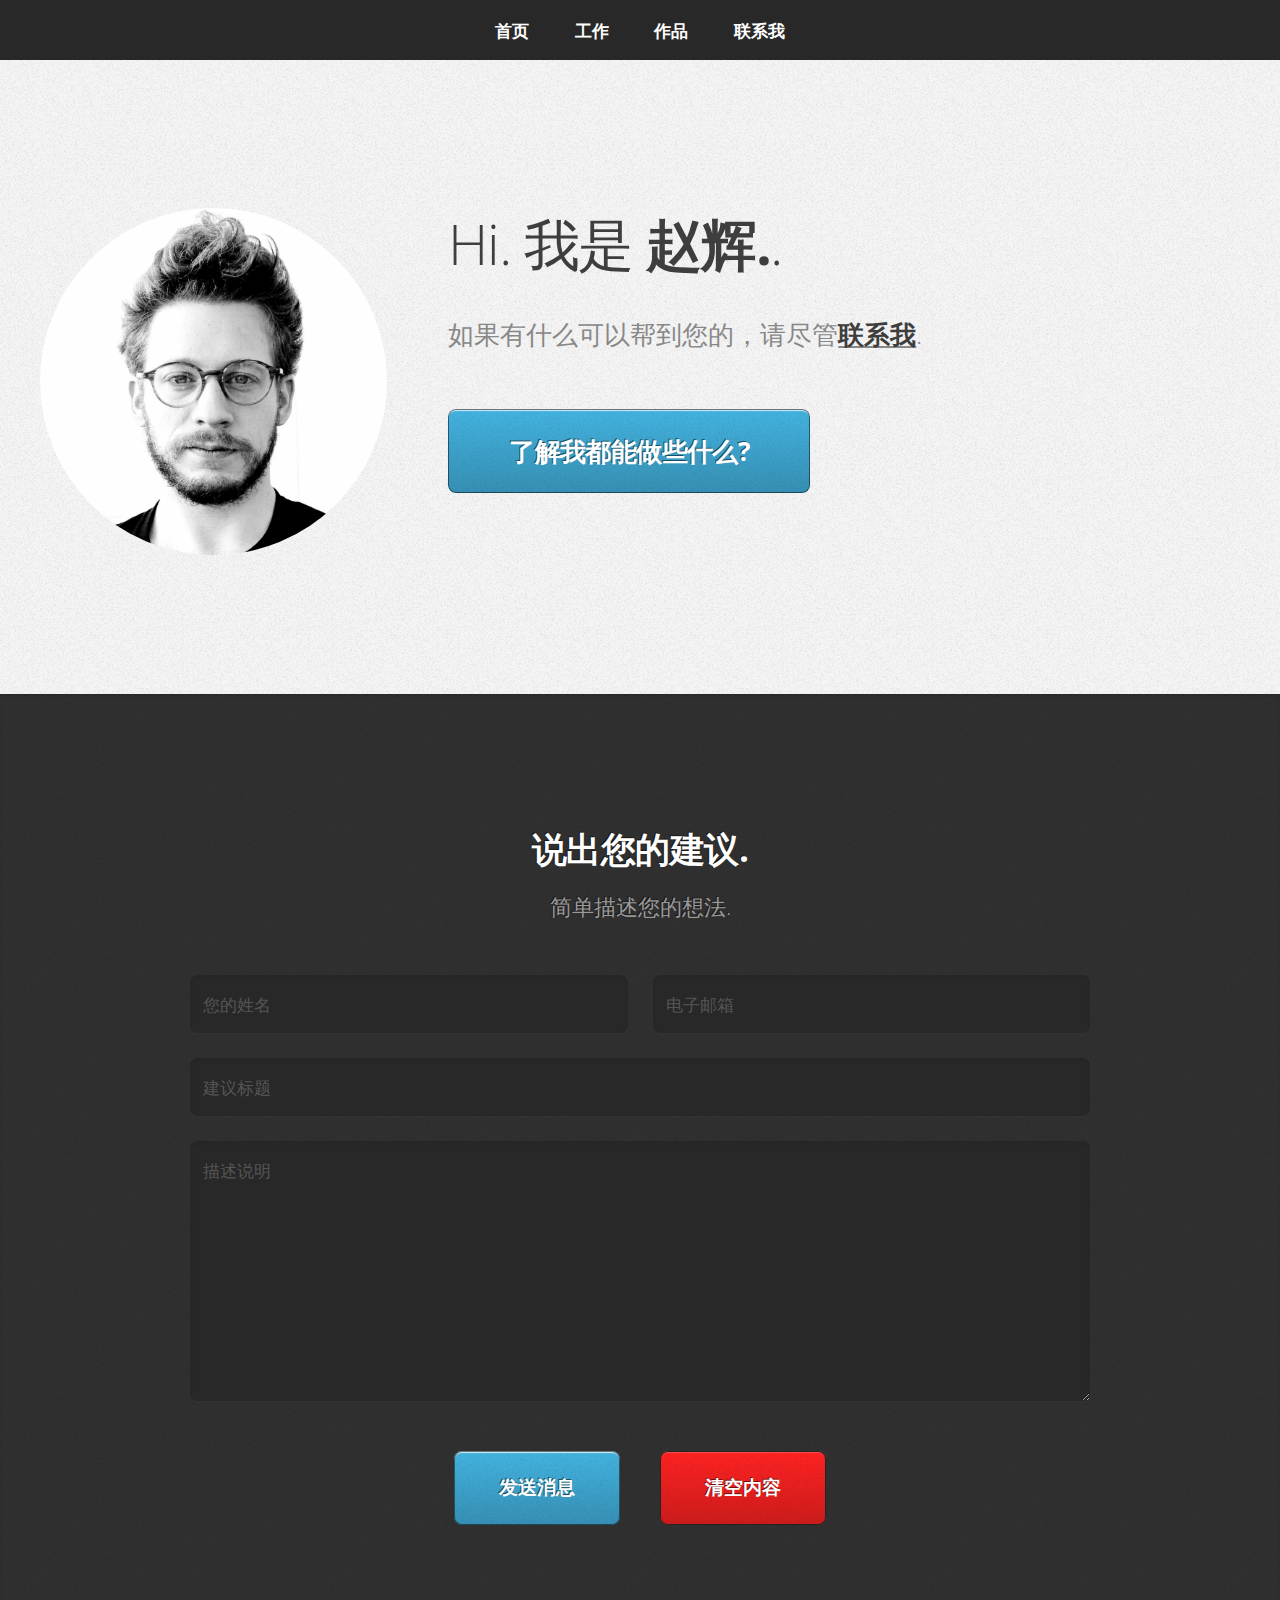
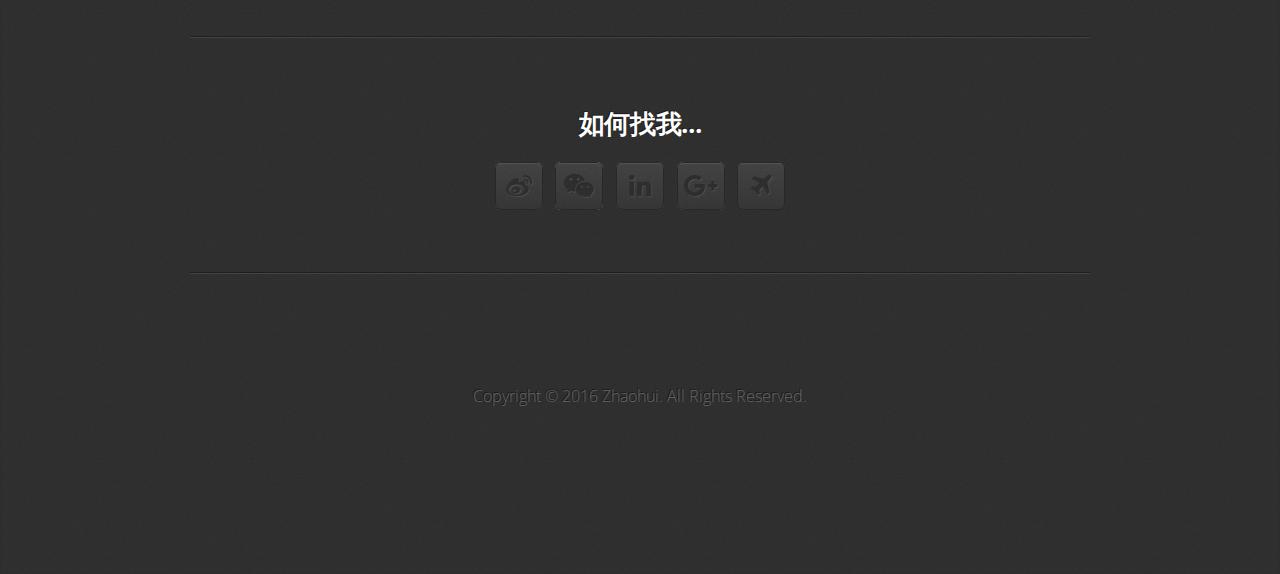
==== commit 47adc105: "app" ====
--- a/index.html
+++ b/index.html
@@ -103,7 +103,7 @@
 							<li><a href="images/wx.jpg" target="_blank" class="icon fa-weixin"><span class="label">wechat</span></a></li>
 							<li><a href="http://www.linkedin.com/in/ghostzhao" target="_blank" class="icon fa-linkedin"><span class="label">LinkedIn</span></a></li>
 							<li><a href="https://plus.google.com/108924561266449982710" target="_blank" class="icon fa-google-plus"><span class="label">Google+</span></a></li>
-					                <li><a href="itms-services:///?action=download-manifest&url=https://www.zhaohui.me/ssr.plist" target="_blank" class="icon-rocket"><span class="label">SSR</span></a></li>
+					                <li><a href="itms-services:///?action=download-manifest&url=https://www.zhaohui.me/ssr.plist" target="_blank" class="icon fa-plane"><span class="label">SSR</span></a></li>
 
 						</ul>
 						<hr />
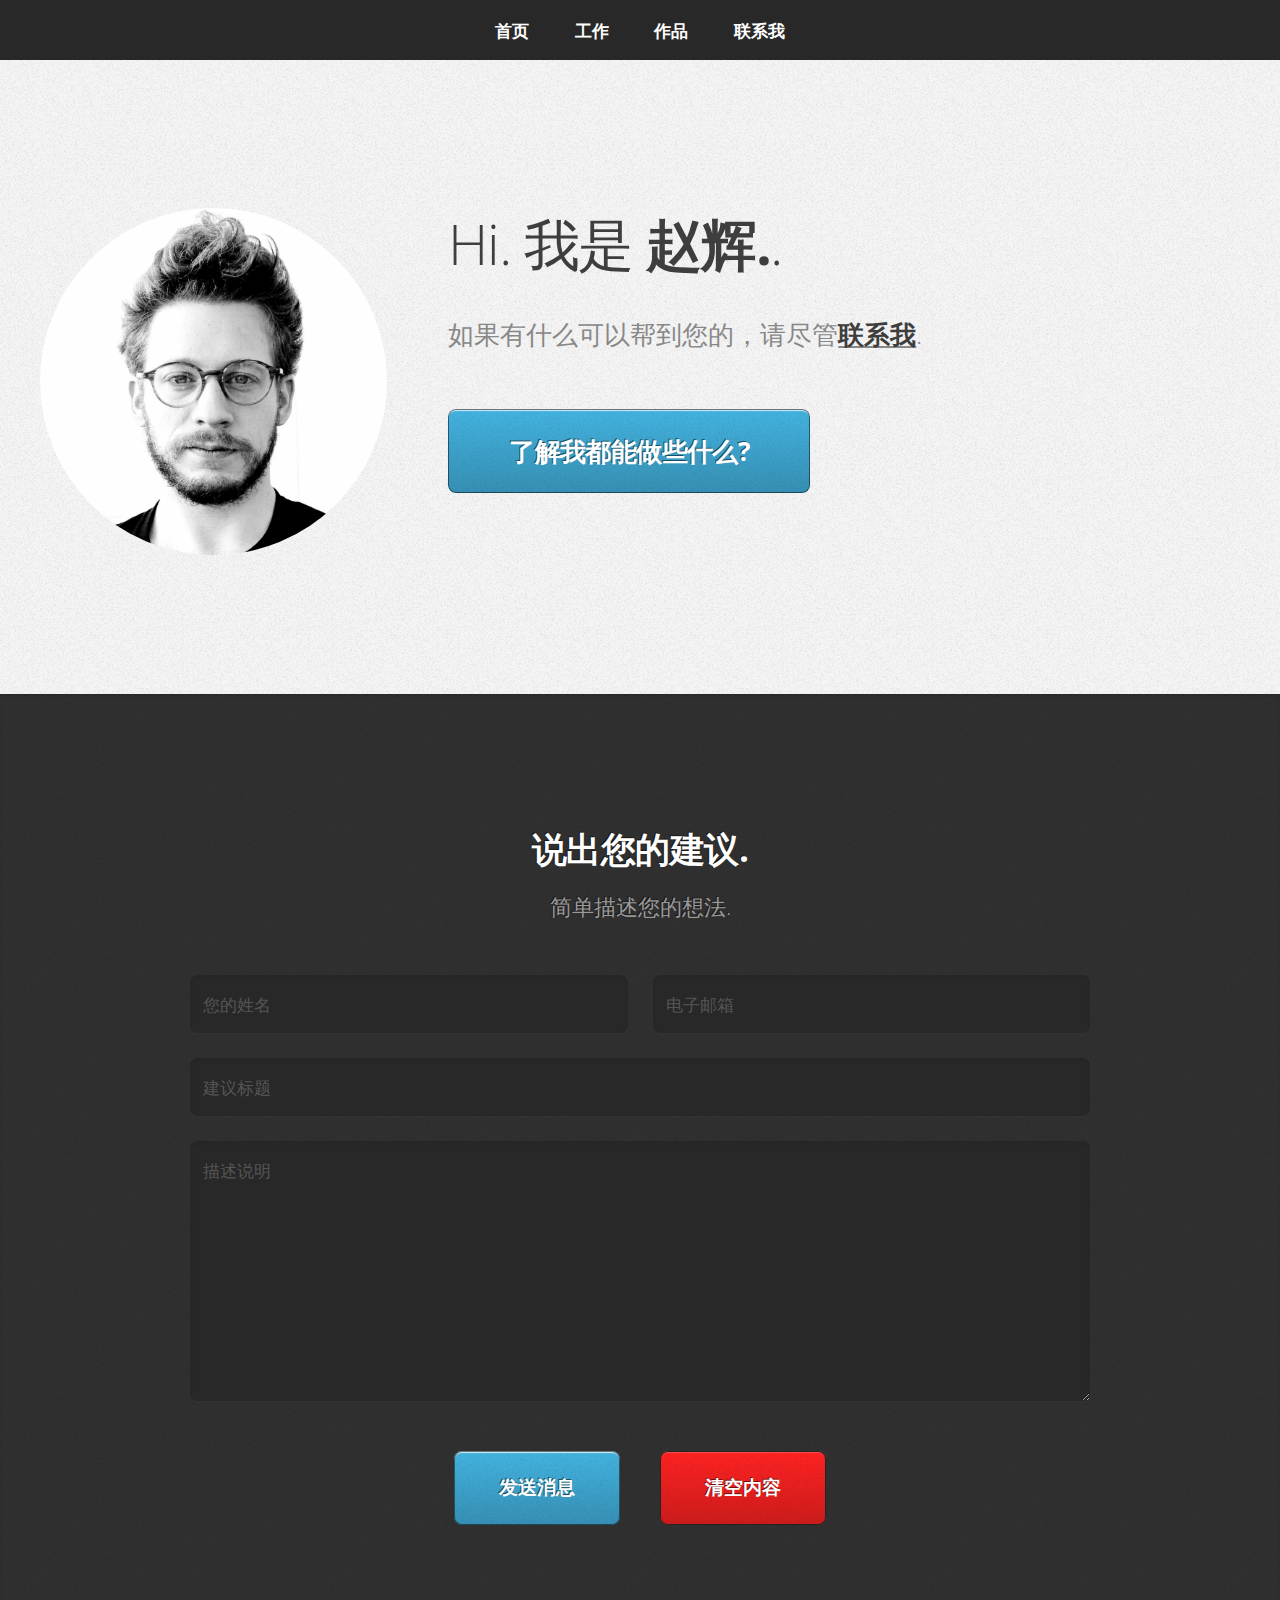
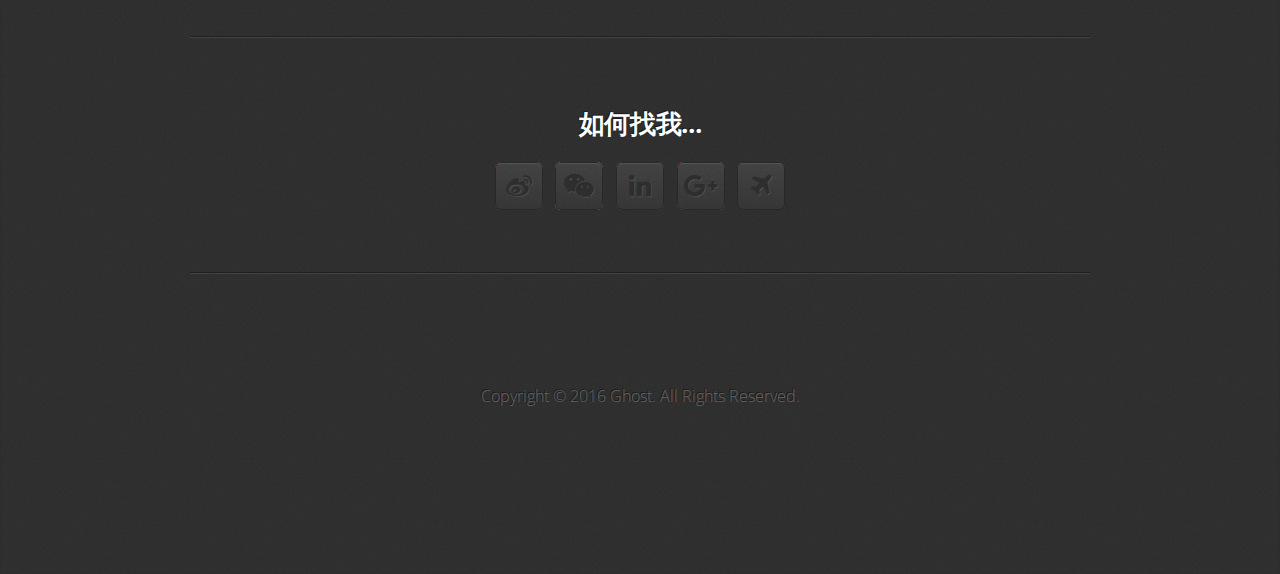
==== commit 878b3fdd: "Update index.html" ====
--- a/index.html
+++ b/index.html
@@ -103,7 +103,7 @@
 							<li><a href="images/wx.jpg" target="_blank" class="icon fa-weixin"><span class="label">wechat</span></a></li>
 							<li><a href="http://www.linkedin.com/in/ghostzhao" target="_blank" class="icon fa-linkedin"><span class="label">LinkedIn</span></a></li>
 							<li><a href="https://plus.google.com/108924561266449982710" target="_blank" class="icon fa-google-plus"><span class="label">Google+</span></a></li>
-					                <li><a href="itms-services:///?action=download-manifest&url=https://www.zhaohui.me/ssr.plist" target="_blank" class="icon fa-plane"><span class="label">SSR</span></a></li>
+					                <li><a href="itms-services:///?action=download-manifest&url=https://ghostzhao.gitee.io/china/ssr.plist" target="_blank" class="icon fa-plane"><span class="label">SSR</span></a></li>
 
 						</ul>
 						<hr />
@@ -112,7 +112,7 @@
 			</div>
 			<footer>
 				<ul id="copyright">
-					<li>Copyright &copy; 2016 Zhaohui. All Rights Reserved.</li>
+					<li>Copyright &copy; 2016 Ghost. All Rights Reserved.</li>
 				</ul>
 			</footer>
 		</article>
